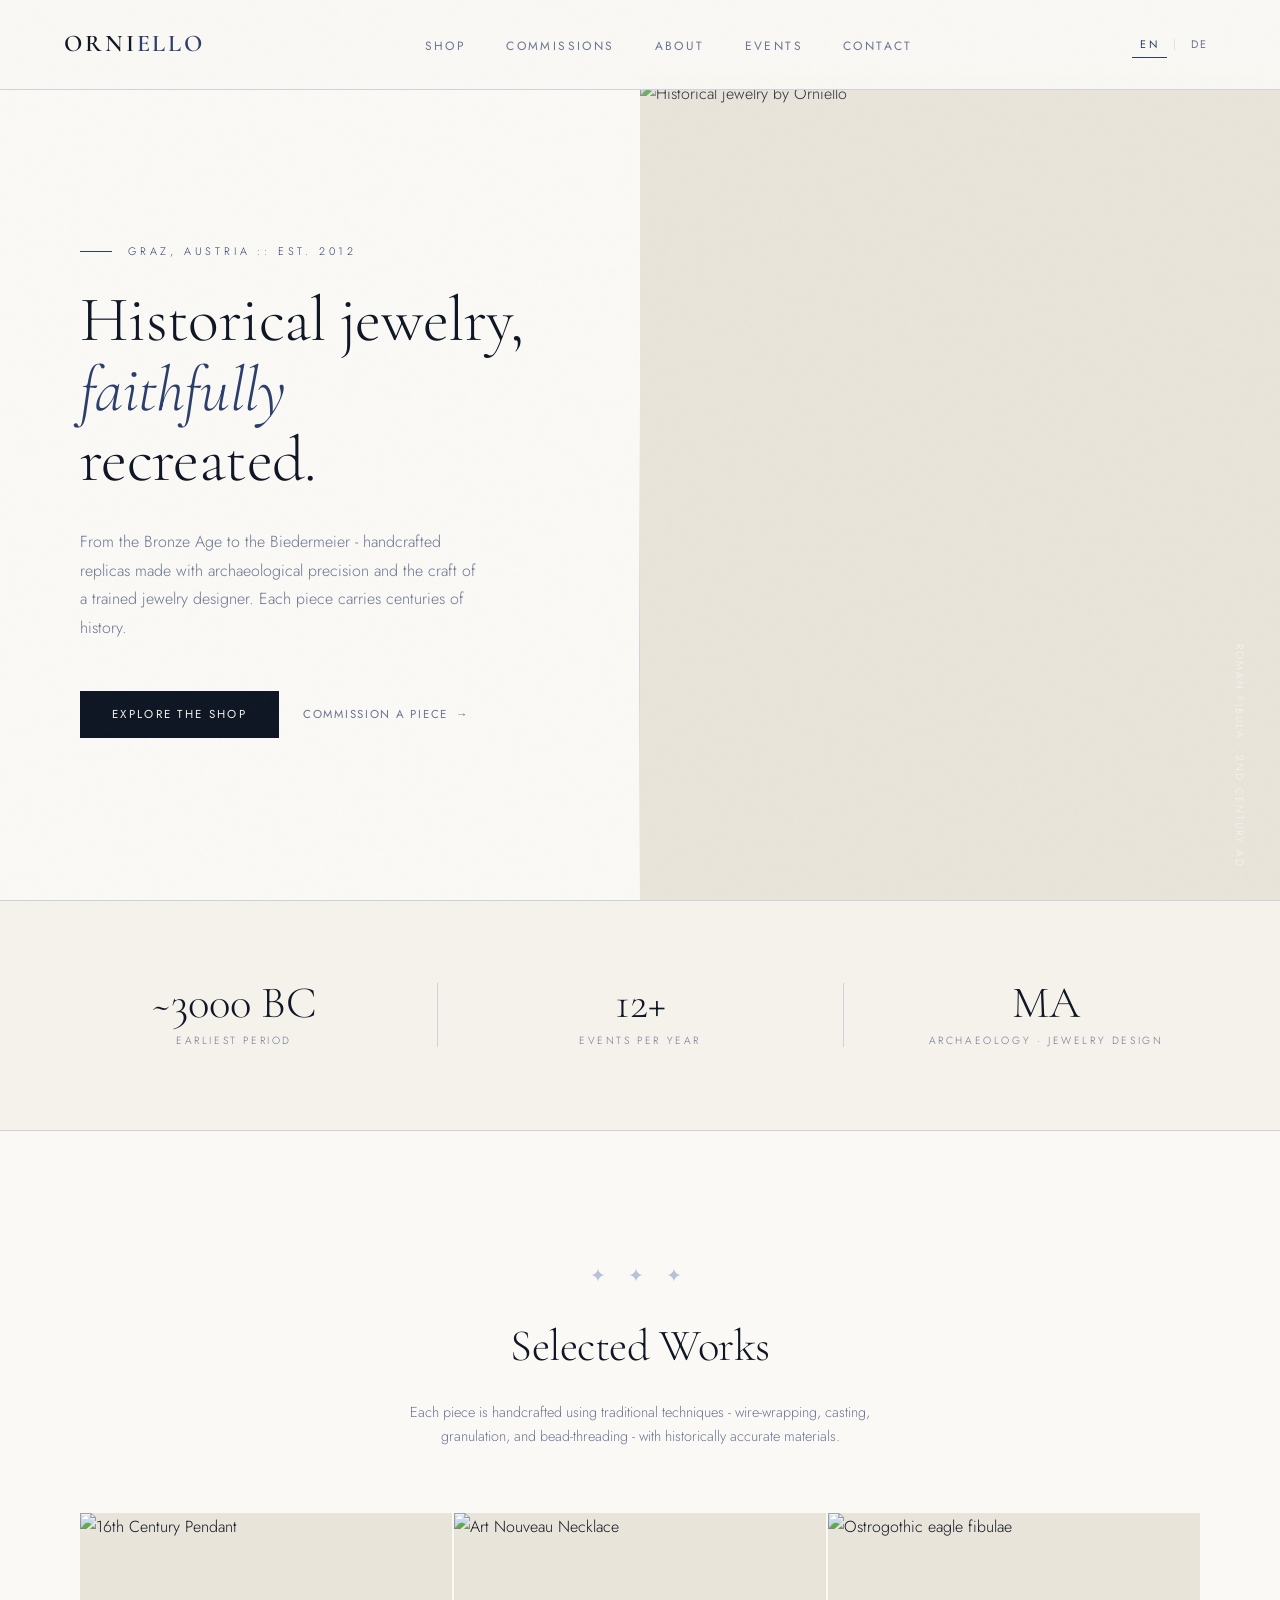
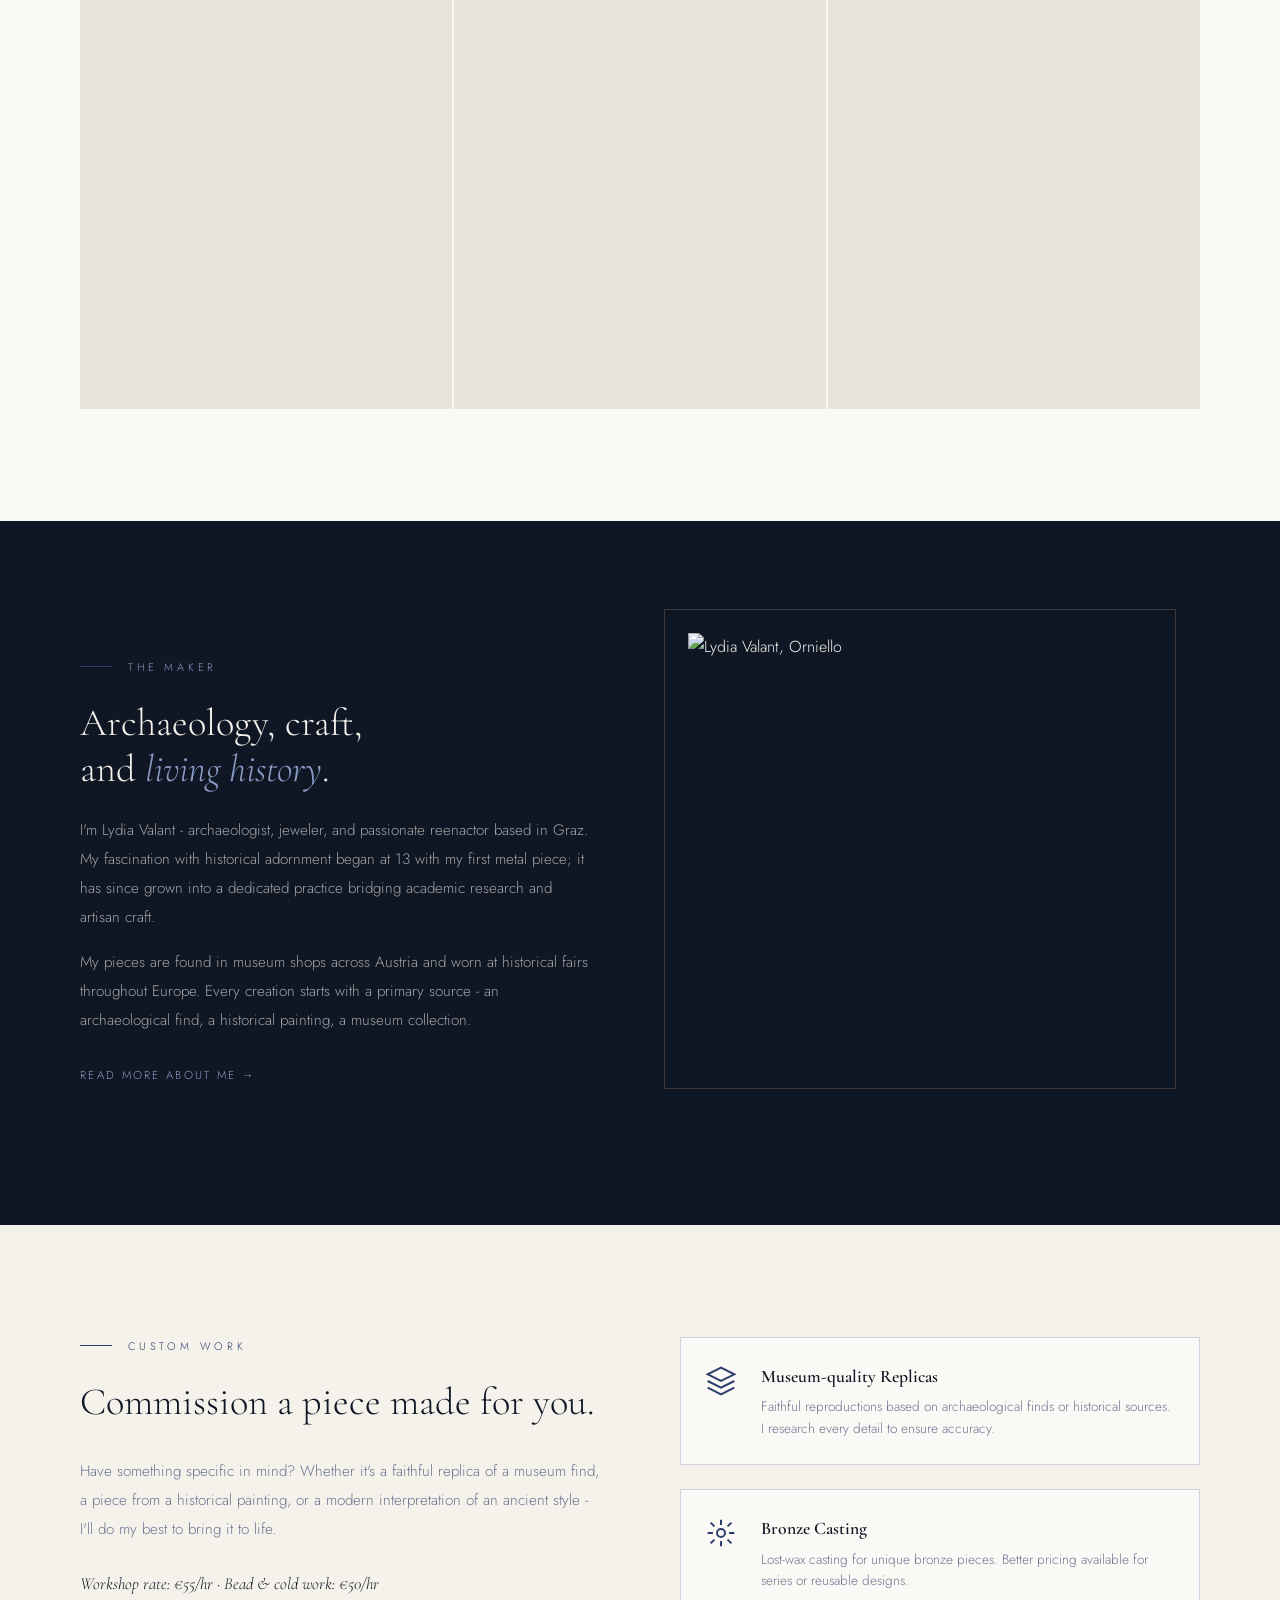
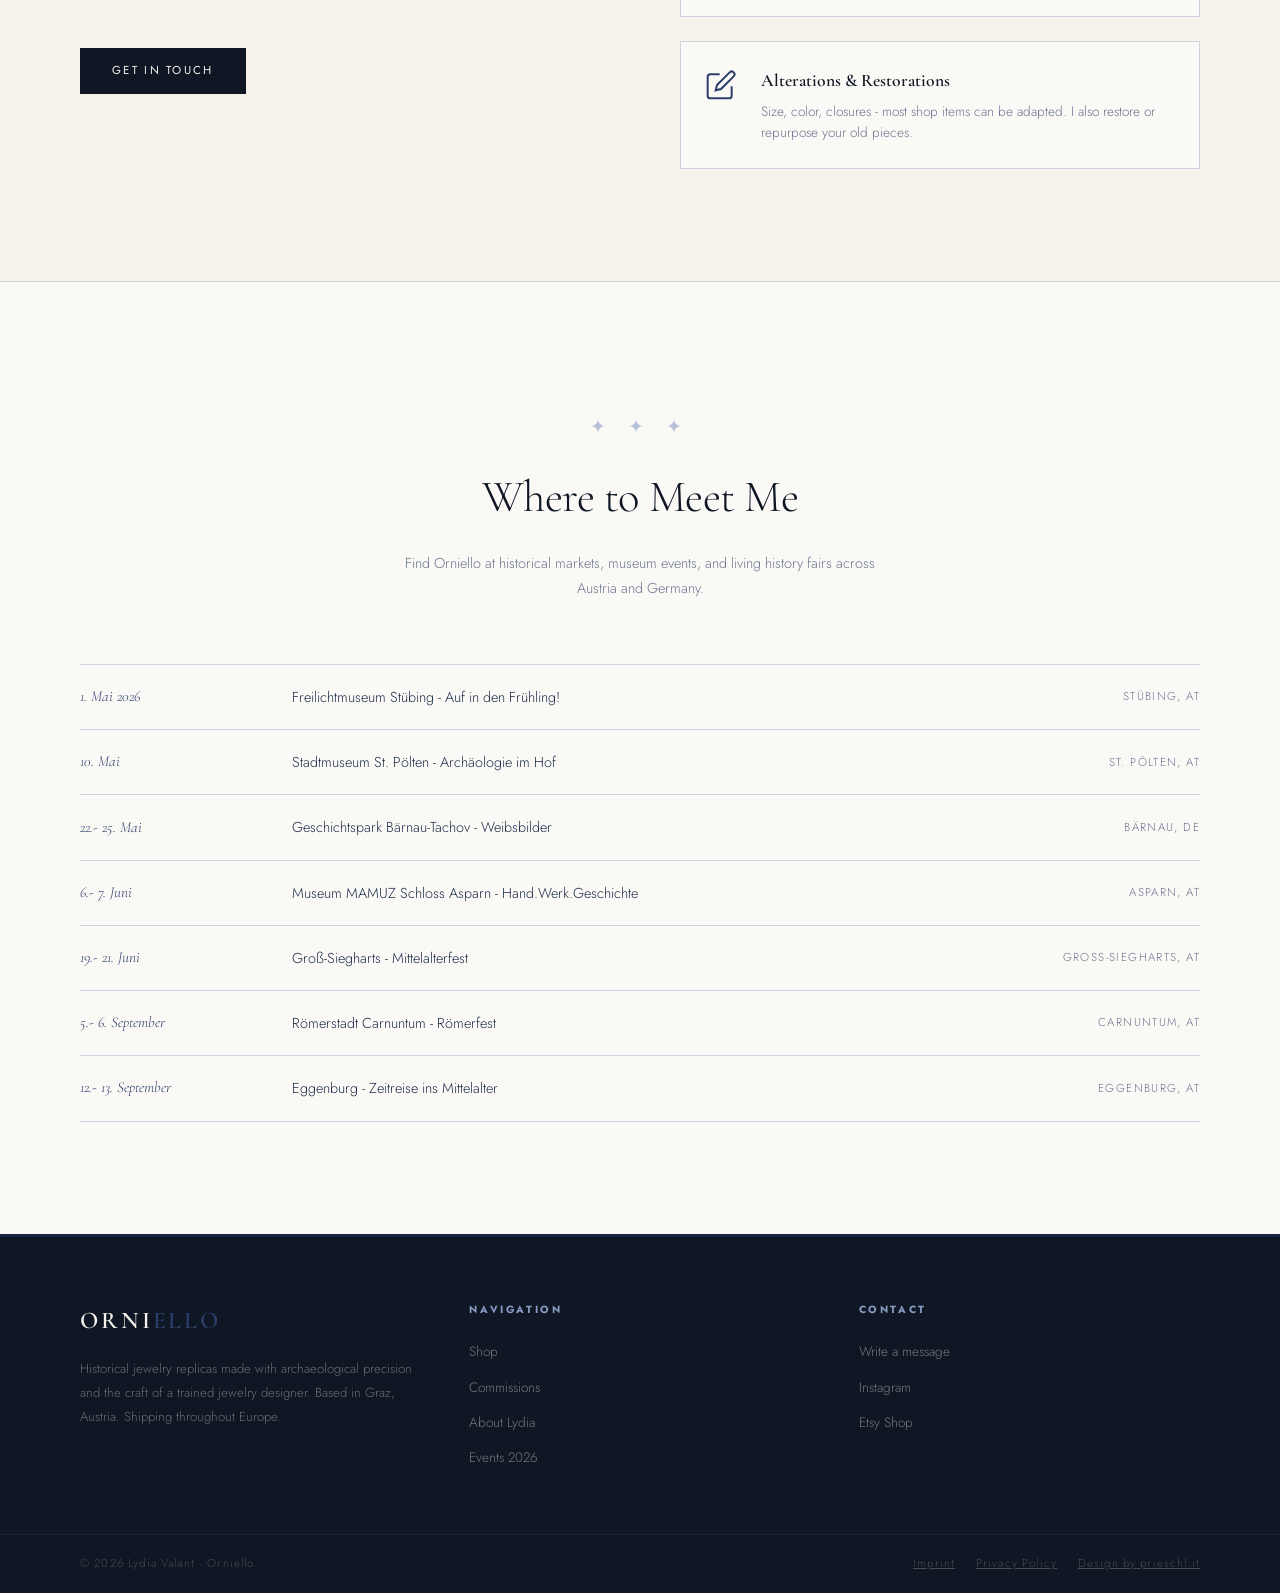
==== index.html @ fc6e8a02 "Projektstruktur angelegt" ====
<!DOCTYPE html>
<html lang="en">
<head>
<meta charset="UTF-8">
<meta name="viewport" content="width=device-width, initial-scale=1.0">
<title>:: Orniello :: Historical Jewelry Replicas</title>
<link rel="preconnect" href="https://fonts.googleapis.com">
<link href="https://fonts.googleapis.com/css2?family=Cormorant+Garamond:ital,wght@0,300;0,400;0,600;1,300;1,400&family=Jost:wght@300;400;500&display=swap" rel="stylesheet">
<style>
  *, *::before, *::after { box-sizing: border-box; margin: 0; padding: 0; }

  :root {
    --cream: #f5f2ec;
    --warm-white: #faf9f6;
    --parchment: #e8e4da;
    --bronze: #2c3e6b;
    --bronze-dark: #1a2545;
    --bronze-light: #8a9bc4;
    --ink: #0f1624;
    --ink-soft: #1e2d4a;
    --muted: #6b7590;
    --border: #cdd2de;
    --silver: #a8b0c0;
    --silver-light: #d4d8e2;
  }

  html { scroll-behavior: smooth; }

  body {
    background-color: var(--warm-white);
    color: var(--ink);
    font-family: 'Jost', sans-serif;
    font-weight: 300;
    line-height: 1.7;
    overflow-x: hidden;
  }

  /* ── NOISE TEXTURE OVERLAY ── */
  body::before {
    content: '';
    position: fixed;
    inset: 0;
    background-image: url("data:image/svg+xml,%3Csvg viewBox='0 0 200 200' xmlns='http://www.w3.org/2000/svg'%3E%3Cfilter id='n'%3E%3CfeTurbulence type='fractalNoise' baseFrequency='0.9' numOctaves='4' stitchTiles='stitch'/%3E%3C/filter%3E%3Crect width='100%25' height='100%25' filter='url(%23n)' opacity='0.03'/%3E%3C/svg%3E");
    pointer-events: none;
    z-index: 9999;
    opacity: 0.4;
  }

  /* ── NAVIGATION ── */
  nav {
    position: fixed;
    top: 0;
    left: 0;
    right: 0;
    z-index: 100;
    padding: 1.5rem 4rem;
    display: flex;
    align-items: center;
    justify-content: space-between;
    background: rgba(250, 248, 244, 0.92);
    backdrop-filter: blur(12px);
    border-bottom: 1px solid var(--border);
    transition: padding 0.3s ease;
  }

  .logo {
    font-family: 'Cormorant Garamond', serif;
    font-size: 1.5rem;
    font-weight: 600;
    letter-spacing: 0.12em;
    text-transform: uppercase;
    color: var(--ink);
    text-decoration: none;
  }

  .logo span {
    color: var(--bronze);
  }

  .nav-links {
    display: flex;
    gap: 2.5rem;
    list-style: none;
  }

  .nav-links a {
    font-size: 0.75rem;
    font-weight: 400;
    letter-spacing: 0.2em;
    text-transform: uppercase;
    color: var(--muted);
    text-decoration: none;
    transition: color 0.2s;
    position: relative;
  }

  .nav-links a::after {
    content: '';
    position: absolute;
    bottom: -2px;
    left: 0;
    width: 0;
    height: 1px;
    background: var(--bronze);
    transition: width 0.3s ease;
  }

  .nav-links a:hover { color: var(--bronze-dark); }
  .nav-links a:hover::after { width: 100%; }

  /* ── HAMBURGER ── */
  .hamburger {
    display: none;
    flex-direction: column;
    justify-content: center;
    gap: 5px;
    background: none;
    border: none;
    cursor: pointer;
    padding: 0.3rem;
    z-index: 200;
  }

  .hamburger span {
    display: block;
    width: 22px;
    height: 1.5px;
    background: var(--ink);
    transition: transform 0.3s ease, opacity 0.3s ease;
  }

  .hamburger.open span:nth-child(1) { transform: translateY(6.5px) rotate(45deg); }
  .hamburger.open span:nth-child(2) { opacity: 0; }
  .hamburger.open span:nth-child(3) { transform: translateY(-6.5px) rotate(-45deg); }

  .mobile-menu {
    display: none;
    position: fixed;
    top: 0;
    left: 0;
    right: 0;
    bottom: 0;
    background: rgba(250, 249, 246, 0.97);
    backdrop-filter: blur(12px);
    z-index: 150;
    flex-direction: column;
    align-items: center;
    justify-content: center;
    gap: 2rem;
  }

  .mobile-menu.open {
    display: flex;
  }

  .mobile-menu a {
    font-family: 'Cormorant Garamond', serif;
    font-size: 2rem;
    font-weight: 300;
    color: var(--ink);
    text-decoration: none;
    letter-spacing: 0.05em;
    transition: color 0.2s;
  }

  .mobile-menu a:hover { color: var(--bronze); }

  .mobile-menu .lang-switcher {
    margin-top: 1rem;
    gap: 0.8rem;
  }

  .mobile-menu .lang-btn {
    font-size: 0.85rem;
  }

  .mobile-menu-close {
    position: absolute;
    top: 1.5rem;
    right: 2rem;
    background: none;
    border: none;
    font-size: 1.3rem;
    color: var(--muted);
    cursor: pointer;
    padding: 0.3rem 0.5rem;
    transition: color 0.2s;
  }

  .mobile-menu-close:hover { color: var(--bronze); }

  /* ── HERO ── */
  .hero {
    min-height: 100vh;
    display: grid;
    grid-template-columns: 1fr 1fr;
    padding-top: 80px;
  }

  .hero-left {
    display: flex;
    flex-direction: column;
    justify-content: center;
    padding: 8rem 4rem 8rem 5rem;
    position: relative;
  }

  .hero-left::after {
    content: '';
    position: absolute;
    bottom: 0;
    right: 0;
    width: 1px;
    height: 60%;
    background: linear-gradient(to bottom, transparent, var(--border), transparent);
  }

  .eyebrow {
    font-size: 0.68rem;
    letter-spacing: 0.35em;
    text-transform: uppercase;
    color: var(--bronze);
    margin-bottom: 1.5rem;
    display: flex;
    align-items: center;
    gap: 1rem;
  }

  .eyebrow::before {
    content: '';
    width: 2rem;
    height: 1px;
    background: var(--bronze);
    display: inline-block;
  }

  h1 {
    font-family: 'Cormorant Garamond', serif;
    font-size: clamp(3rem, 5vw, 4.5rem);
    font-weight: 300;
    line-height: 1.1;
    color: var(--ink);
    margin-bottom: 2rem;
    letter-spacing: -0.01em;
  }

  h1 em {
    font-style: italic;
    color: var(--bronze);
  }

  .hero-text {
    font-size: 1rem;
    color: var(--muted);
    max-width: 400px;
    margin-bottom: 3rem;
    line-height: 1.8;
  }

  .hero-ctas {
    display: flex;
    gap: 1.5rem;
    align-items: center;
  }

  .btn-primary {
    background: var(--ink);
    color: var(--cream);
    padding: 0.85rem 2rem;
    font-family: 'Jost', sans-serif;
    font-size: 0.72rem;
    font-weight: 400;
    letter-spacing: 0.2em;
    text-transform: uppercase;
    text-decoration: none;
    transition: background 0.25s, color 0.25s;
    display: inline-block;
  }

  .btn-primary:hover {
    background: var(--bronze-dark);
  }

  .btn-secondary {
    font-size: 0.72rem;
    font-weight: 400;
    letter-spacing: 0.15em;
    text-transform: uppercase;
    color: var(--muted);
    text-decoration: none;
    display: flex;
    align-items: center;
    gap: 0.5rem;
    transition: color 0.2s;
  }

  .btn-secondary::after {
    content: '→';
    transition: transform 0.2s;
  }

  .btn-secondary:hover { color: var(--bronze); }
  .btn-secondary:hover::after { transform: translateX(4px); }

  .hero-right {
    position: relative;
    overflow: hidden;
    background: var(--parchment);
  }

  .hero-img-wrap {
    position: absolute;
    inset: 0;
  }

  .hero-img-wrap img {
    width: 100%;
    height: 100%;
    object-fit: cover;
    object-position: center top;
    opacity: 0.88;
    filter: saturate(80%) hue-rotate(5deg);
    transition: transform 8s ease;
  }

  .hero-right:hover .hero-img-wrap img {
    transform: scale(1.03);
  }

  .hero-img-caption {
    position: absolute;
    bottom: 2rem;
    right: 2rem;
    font-size: 0.65rem;
    letter-spacing: 0.2em;
    text-transform: uppercase;
    color: rgba(255,255,255,0.7);
    writing-mode: vertical-rl;
  }

  /* ── SECTION DIVIDER ── */
  .ornament {
    text-align: center;
    color: var(--bronze-light);
    font-size: 1.2rem;
    letter-spacing: 0.5rem;
    margin: 1rem 0;
    opacity: 0.6;
  }

  /* ── INTRO BAND ── */
  .intro-band {
    background: var(--cream);
    border-top: 1px solid var(--border);
    border-bottom: 1px solid var(--border);
    padding: 5rem 5rem;
    display: grid;
    grid-template-columns: 1fr 2px 1fr 2px 1fr;
    gap: 3rem;
    align-items: center;
  }

  .stat-item {
    text-align: center;
  }

  .stat-number {
    font-family: 'Cormorant Garamond', serif;
    font-size: 2.8rem;
    font-weight: 300;
    color: var(--ink);
    line-height: 1;
    margin-bottom: 0.4rem;
  }

  .stat-label {
    font-size: 0.65rem;
    letter-spacing: 0.25em;
    text-transform: uppercase;
    color: var(--muted);
  }

  .stat-divider {
    width: 1px;
    height: 4rem;
    background: var(--border);
    justify-self: center;
  }

  /* ── SECTION HEADER ── */
  .section-header {
    text-align: center;
    margin-bottom: 4rem;
  }

  .section-header h2 {
    font-family: 'Cormorant Garamond', serif;
    font-size: clamp(2rem, 3.5vw, 2.8rem);
    font-weight: 300;
    color: var(--ink);
    margin-bottom: 1rem;
    letter-spacing: -0.01em;
  }

  .section-header p {
    font-size: 0.9rem;
    color: var(--muted);
    max-width: 480px;
    margin: 0 auto;
  }

  /* ── FEATURED WORKS ── */
  .featured {
    padding: 7rem 5rem;
  }

  .product-grid {
    display: grid;
    grid-template-columns: repeat(3, 1fr);
    gap: 2px;
  }

  .product-card {
    position: relative;
    overflow: hidden;
    background: var(--parchment);
    cursor: pointer;
    aspect-ratio: 3/4;
  }

  .product-card img {
    width: 100%;
    height: 100%;
    object-fit: cover;
    filter: saturate(85%);
    transition: transform 0.6s ease, filter 0.4s ease;
  }

  .product-card:hover img {
    transform: scale(1.05);
    filter: sepia(0%) saturate(100%);
  }

  .product-card-overlay {
    position: absolute;
    inset: 0;
    background: linear-gradient(to top, rgba(10,8,5,0.92) 0%, rgba(10,8,5,0.4) 45%, transparent 70%);
    opacity: 0;
    transition: opacity 0.4s ease;
    display: flex;
    flex-direction: column;
    justify-content: flex-end;
    padding: 2rem;
  }

  .product-card:hover .product-card-overlay {
    opacity: 1;
  }

  .product-name {
    font-family: 'Cormorant Garamond', serif;
    font-size: 1.2rem;
    font-weight: 400;
    color: white;
    margin-bottom: 0.3rem;
  }

  .product-era {
    font-size: 0.65rem;
    letter-spacing: 0.2em;
    text-transform: uppercase;
    color: rgba(255,255,255,0.65);
  }

  .product-card-tag {
    position: absolute;
    top: 1.2rem;
    left: 1.2rem;
    font-size: 0.6rem;
    letter-spacing: 0.2em;
    text-transform: uppercase;
    background: var(--bronze);
    color: white;
    padding: 0.25rem 0.6rem;
    opacity: 0;
    transition: opacity 0.3s;
  }

  .product-card:hover .product-card-tag {
    opacity: 1;
  }

  /* Placeholder image fills using CSS gradients */
  .img-placeholder-1 { background: linear-gradient(135deg, #2c3e6b 0%, #1a2545 100%); }
  .img-placeholder-2 { background: linear-gradient(135deg, #3d5280 0%, #2c3e6b 100%); }
  .img-placeholder-3 { background: linear-gradient(135deg, #8a9bc4 0%, #2c3e6b 100%); }

  /* ── ABOUT STRIP ── */
  .about-strip {
    background: var(--ink);
    color: var(--cream);
    padding: 7rem 5rem;
    display: grid;
    grid-template-columns: 1fr 1fr;
    gap: 6rem;
    align-items: center;
  }

  .about-strip h2 {
    font-family: 'Cormorant Garamond', serif;
    font-size: clamp(2rem, 3vw, 2.5rem);
    font-weight: 300;
    line-height: 1.2;
    margin-bottom: 1.5rem;
    color: var(--cream);
  }

  .about-strip h2 em {
    font-style: italic;
    color: var(--bronze-light);
  }

  .about-strip p {
    font-size: 0.95rem;
    color: rgba(245, 240, 232, 0.65);
    margin-bottom: 1rem;
    line-height: 1.9;
  }

  .about-strip a {
    color: var(--bronze-light);
    text-decoration: none;
    font-size: 0.72rem;
    letter-spacing: 0.2em;
    text-transform: uppercase;
    display: inline-flex;
    align-items: center;
    gap: 0.5rem;
    margin-top: 1rem;
    transition: gap 0.2s;
  }

  .about-strip a:hover { gap: 0.8rem; }

  .about-img-frame {
    position: relative;
  }

  .about-img-frame::before {
    content: '';
    position: absolute;
    top: -1.5rem;
    left: -1.5rem;
    right: 1.5rem;
    bottom: 1.5rem;
    border: 1px solid rgba(196, 154, 108, 0.25);
    pointer-events: none;
    z-index: 1;
  }

  .about-img-frame img {
    width: 100%;
    height: 480px;
    object-fit: cover;
    object-position: top;
    filter: grayscale(10%) saturate(85%);
    display: block;
  }

  .about-img-frame .img-placeholder-about {
    width: 100%;
    height: 480px;
    background: linear-gradient(160deg, #1a2545 0%, #0f1624 100%);
    display: flex;
    align-items: center;
    justify-content: center;
    color: rgba(196, 154, 108, 0.3);
    font-family: 'Cormorant Garamond', serif;
    font-size: 4rem;
  }

  /* ── COMMISSIONS ── */
  .commissions {
    padding: 7rem 5rem;
    background: var(--cream);
    display: grid;
    grid-template-columns: 1fr 1fr;
    gap: 5rem;
    align-items: start;
  }

  .commissions h2 {
    font-family: 'Cormorant Garamond', serif;
    font-size: clamp(2rem, 3vw, 2.5rem);
    font-weight: 300;
    line-height: 1.2;
    margin-bottom: 2rem;
    color: var(--ink);
  }

  .commissions p {
    font-size: 0.95rem;
    color: var(--muted);
    margin-bottom: 1.5rem;
    line-height: 1.9;
  }

  .commission-items {
    display: flex;
    flex-direction: column;
    gap: 1.5rem;
  }

  .commission-item {
    display: flex;
    gap: 1.5rem;
    align-items: flex-start;
    padding: 1.5rem;
    background: var(--warm-white);
    border: 1px solid var(--border);
    transition: border-color 0.2s, transform 0.2s;
  }

  .commission-item:hover {
    border-color: var(--bronze-light);
    transform: translateY(-2px);
  }

  .commission-icon {
    width: 2rem;
    height: 2rem;
    color: var(--bronze);
    flex-shrink: 0;
    margin-top: 0.2rem;
  }

  .commission-item h4 {
    font-family: 'Cormorant Garamond', serif;
    font-size: 1.1rem;
    font-weight: 600;
    color: var(--ink);
    margin-bottom: 0.3rem;
  }

  .commission-item p {
    font-size: 0.85rem;
    color: var(--muted);
    margin: 0;
    line-height: 1.6;
  }

  /* ── EVENTS ── */
  .events {
    padding: 7rem 5rem;
    border-top: 1px solid var(--border);
  }

  .events-list {
    display: flex;
    flex-direction: column;
    gap: 0;
    border-top: 1px solid var(--border);
  }

  .event-row {
    display: grid;
    grid-template-columns: 180px 1fr auto;
    align-items: center;
    padding: 1.2rem 0;
    border-bottom: 1px solid var(--border);
    transition: background 0.2s;
    gap: 2rem;
  }

  .event-row:hover {
    background: var(--cream);
    padding-left: 1rem;
    padding-right: 1rem;
  }

  .event-date {
    font-family: 'Cormorant Garamond', serif;
    font-size: 0.95rem;
    font-style: italic;
    color: var(--bronze);
  }

  .event-name {
    font-size: 0.9rem;
    color: var(--ink-soft);
  }

  .event-location {
    font-size: 0.72rem;
    letter-spacing: 0.12em;
    text-transform: uppercase;
    color: var(--muted);
  }

  /* ── FOOTER ── */
  footer {
    background: var(--ink);
    color: rgba(245, 240, 232, 0.5);
    padding: 4rem 5rem;
    display: grid;
    grid-template-columns: 1fr 1fr 1fr;
    gap: 3rem;
    border-top: 3px solid var(--bronze-dark);
  }

  .footer-brand .logo {
    color: var(--cream);
    display: block;
    margin-bottom: 1rem;
  }

  .footer-brand p {
    font-size: 0.82rem;
    line-height: 1.8;
    color: rgba(245, 240, 232, 0.4);
  }

  footer h4 {
    font-size: 0.65rem;
    letter-spacing: 0.25em;
    text-transform: uppercase;
    color: var(--bronze-light);
    margin-bottom: 1.2rem;
  }

  footer ul {
    list-style: none;
    display: flex;
    flex-direction: column;
    gap: 0.5rem;
  }

  footer a {
    color: rgba(245, 240, 232, 0.45);
    text-decoration: none;
    font-size: 0.85rem;
    transition: color 0.2s;
  }

  footer a:hover {
    color: var(--bronze-light);
  }

  .footer-bottom {
    background: var(--ink);
    padding: 1.2rem 5rem;
    border-top: 1px solid rgba(255,255,255,0.06);
    display: flex;
    justify-content: space-between;
    align-items: center;
  }

  .footer-bottom p {
    font-size: 0.72rem;
    color: rgba(245, 240, 232, 0.25);
    letter-spacing: 0.1em;
  }

  /* ── ANIMATIONS ── */
  @keyframes fadeUp {
    from { opacity: 0; transform: translateY(24px); }
    to   { opacity: 1; transform: translateY(0); }
  }

  .hero-left > * {
    animation: fadeUp 0.8s ease both;
  }

  .hero-left .eyebrow { animation-delay: 0.1s; }
  .hero-left h1       { animation-delay: 0.25s; }
  .hero-left .hero-text { animation-delay: 0.4s; }
  .hero-left .hero-ctas { animation-delay: 0.55s; }

  /* ── RESPONSIVE ── */
  /* ── LANGUAGE SWITCHER ── */
  .lang-switcher {
    display: flex;
    align-items: center;
    gap: 0.4rem;
  }

  .lang-btn {
    background: none;
    border: none;
    font-family: 'Jost', sans-serif;
    font-size: 0.68rem;
    font-weight: 400;
    letter-spacing: 0.2em;
    color: var(--muted);
    cursor: pointer;
    padding: 0.3rem 0.5rem;
    transition: color 0.2s;
  }

  .lang-btn:hover { color: var(--bronze); }

  .lang-btn.active {
    color: var(--bronze);
    border-bottom: 1px solid var(--bronze);
  }

  .lang-divider {
    color: var(--border);
    font-size: 0.7rem;
  }

  @media (max-width: 900px) {
    .product-card-overlay {
      opacity: 1;
    }
    nav { padding: 1.2rem 2rem; }
    .nav-links { display: none; }
    nav .lang-switcher { display: none; }
    .hamburger { display: flex; }
    .hero { grid-template-columns: 1fr; }
    .hero-right { height: 50vw; min-height: 300px; }
    .hero-left { padding: 5rem 2rem 4rem; }
    .intro-band, .featured, .about-strip, .commissions, .events { padding: 4rem 2rem; }
    .intro-band { grid-template-columns: 1fr; }
    .stat-divider { display: none; }
    .about-strip, .commissions { grid-template-columns: 1fr; gap: 3rem; }
    .product-grid { grid-template-columns: 1fr 1fr; }
    footer { grid-template-columns: 1fr; padding: 3rem 2rem; }
    .footer-bottom { padding: 1rem 2rem; flex-direction: column; gap: 0.5rem; }
    .event-row { grid-template-columns: 130px 1fr; }
    .event-location { display: none; }
  }
</style>
</head>
<body>

<!-- NAVIGATION -->
<nav>
  <a href="#" class="logo">Orni<span>ello</span></a>
  <ul class="nav-links">
    <li><a href="#featured" data-en="Shop" data-de="Shop">Shop</a></li>
    <li><a href="#commissions" data-en="Commissions" data-de="Auftragsarbeiten">Commissions</a></li>
    <li><a href="#about" data-en="About" data-de="Über mich">About</a></li>
    <li><a href="#events" data-en="Events" data-de="Termine">Events</a></li>
    <li><a href="#contact" data-en="Contact" data-de="Kontakt">Contact</a></li>
  </ul>
  <div class="lang-switcher">
    <button class="lang-btn active" onclick="setLang('en')">EN</button>
    <span class="lang-divider">|</span>
    <button class="lang-btn" onclick="setLang('de')">DE</button>
  </div>
  <button class="hamburger" id="hamburger" onclick="toggleMenu()" aria-label="Menu">
    <span></span><span></span><span></span>
  </button>
</nav>

<!-- MOBILE MENU -->
<div class="mobile-menu" id="mobileMenu">
  <button class="mobile-menu-close" onclick="toggleMenu()" aria-label="Close menu">✕</button>
  <a href="#featured" onclick="toggleMenu()" data-en="Shop" data-de="Shop">Shop</a>
  <a href="#commissions" onclick="toggleMenu()" data-en="Commissions" data-de="Auftragsarbeiten">Commissions</a>
  <a href="#about" onclick="toggleMenu()" data-en="About" data-de="Über mich">About</a>
  <a href="#events" onclick="toggleMenu()" data-en="Events" data-de="Termine">Events</a>
  <a href="#contact" onclick="toggleMenu()" data-en="Contact" data-de="Kontakt">Contact</a>
  <div class="lang-switcher">
    <button class="lang-btn" onclick="setLang('en')">EN</button>
    <span class="lang-divider">|</span>
    <button class="lang-btn" onclick="setLang('de')">DE</button>
  </div>
</div>

<!-- HERO -->
<section class="hero">
  <div class="hero-left">
    <span class="eyebrow">Graz, Austria :: Est. 2012</span>
    <h1 data-en="Historical jewelry,<br><em>faithfully</em><br>recreated." data-de="Historischer Schmuck,<br><em>authentisch</em><br>nachgebildet.">Historical jewelry,<br><em>faithfully</em><br>recreated.</h1>
    <p class="hero-text" data-en="From the Bronze Age to the Biedermeier - handcrafted replicas made with archaeological precision and the craft of a trained jewelry designer. Each piece carries centuries of history." data-de="Von der Bronzezeit bis zum Biedermeier - handgefertigte Repliken mit archäologischer Präzision und dem Handwerk einer ausgebildeten Schmuckdesignerin. Jedes Stück trägt Jahrhunderte Geschichte in sich.">From the Bronze Age to the Biedermeier - handcrafted replicas made with archaeological precision and the craft of a trained jewelry designer. Each piece carries centuries of history.</p>
    <div class="hero-ctas">
      <a href="#featured" class="btn-primary" data-en="Explore the Shop" data-de="Zum Shop">Explore the Shop</a>
      <a href="#commissions" class="btn-secondary" data-en="Commission a Piece" data-de="Auftragsarbeit anfragen">Commission a Piece</a>
    </div>
  </div>
  <div class="hero-right">
    <div class="hero-img-wrap">
      <!-- In der echten Version: src="echtes Produktfoto" -->
      <img src="https://orniello.com/wp-content/uploads/2023/04/IMG_9658-1-1024x747.jpg" alt="Historical jewelry by Orniello" />
    </div>
    <span class="hero-img-caption">Roman Fibula · 2nd Century AD</span>
  </div>
</section>

<!-- STATS BAND -->
<div class="intro-band">
  <div class="stat-item">
    <div class="stat-number">~3000 BC</div>
    <div class="stat-label" data-en="Earliest Period" data-de="Früheste Epoche">Earliest Period</div>
  </div>
  <div class="stat-divider"></div>
  <div class="stat-item">
    <div class="stat-number">12+</div>
    <div class="stat-label" data-en="Events per Year" data-de="Termine pro Jahr">Events per Year</div>
  </div>
  <div class="stat-divider"></div>
  <div class="stat-item">
    <div class="stat-number">MA</div>
    <div class="stat-label" data-en="Archaeology · Jewelry Design" data-de="Archäologie · Schmuckdesign">Archaeology · Jewelry Design</div>
  </div>
</div>

<!-- FEATURED WORKS -->
<section class="featured" id="featured">
  <div class="section-header">
    <div class="ornament">✦ ✦ ✦</div>
    <h2 data-en="Selected Works" data-de="Ausgewählte Arbeiten">Selected Works</h2>
    <p data-en="Each piece is handcrafted using traditional techniques - wire-wrapping, casting, granulation, and bead-threading - with historically accurate materials." data-de="Jedes Stück wird mit traditionellen Techniken handgefertigt - Drahtwickeln, Gießen, Granulation und Perlenfädeln - mit historisch korrekten Materialien.">Each piece is handcrafted using traditional techniques - wire-wrapping, casting, granulation, and bead-threading - with historically accurate materials.</p>
  </div>
  <div class="product-grid">
    <div class="product-card">
      <img src="https://orniello.com/wp-content/uploads/2022/05/IMG_8447-1-776x1024.jpg" alt="16th Century Pendant" />
      <div class="product-card-tag">Available</div>
      <div class="product-card-overlay">
        <div class="product-name">Pendant</div>
        <div class="product-era">16th Century · Gemstones, Gilded Brass & Freshwater pearl</div>
      </div>
    </div>
    <div class="product-card">
      <img src="https://orniello.com/wp-content/uploads/2023/07/IMG_9630-1-Kopie-875x1024.jpg" alt="Art Nouveau Necklace" />
      <div class="product-card-tag">Commission</div>
      <div class="product-card-overlay">
        <div class="product-name">Necklace</div>
        <div class="product-era">Art Nouveau · Bronze, Silver, Serpentine</div>
      </div>
    </div>
    <div class="product-card">
      <img src="https://orniello.com/wp-content/uploads/2022/05/IMG_8667-1-1024x719.jpg" alt="Ostrogothic eagle fibulae" />
      <div class="product-card-overlay">
        <div class="product-name">Ostrogothic eagle fibulae</div>
        <div class="product-era">~5th Century AD · Bronze, Enamel, Garnet</div>
      </div>
    </div>
  </div>
</section>

<!-- ABOUT -->
<section class="about-strip" id="about">
  <div>
    <div class="eyebrow" style="color: var(--bronze-light);" data-en="The Maker" data-de="Die Macherin">The Maker</div>
    <h2 data-en="Archaeology, craft,<br>and <em>living history</em>." data-de="Archäologie, Handwerk<br>und <em>gelebte Geschichte</em>.">Archaeology, craft,<br>and <em>living history</em>.</h2>
    <p data-en="I'm Lydia Valant - archaeologist, jeweler, and passionate reenactor based in Graz. My fascination with historical adornment began at 13 with my first metal piece; it has since grown into a dedicated practice bridging academic research and artisan craft." data-de="Ich bin Lydia Valant - Archäologin, Schmuckdesignerin und begeisterte Reenactorin aus Graz. Meine Faszination für historischen Schmuck begann mit 13 Jahren; seither ist daraus eine Praxis gewachsen, die Forschung und Handwerk verbindet.">I'm Lydia Valant - archaeologist, jeweler, and passionate reenactor based in Graz. My fascination with historical adornment began at 13 with my first metal piece; it has since grown into a dedicated practice bridging academic research and artisan craft.</p>
    <p data-en="My pieces are found in museum shops across Austria and worn at historical fairs throughout Europe. Every creation starts with a primary source - an archaeological find, a historical painting, a museum collection." data-de="Meine Stücke sind in Museumsshops in ganz Österreich erhältlich und werden auf Geschichtsmärkten in ganz Europa getragen. Jede Arbeit beginnt mit einer Primärquelle - einem archäologischen Fund, einem historischen Gemälde, einer Museumssammlung.">My pieces are found in museum shops across Austria and worn at historical fairs throughout Europe. Every creation starts with a primary source - an archaeological find, a historical painting, a museum collection.</p>
    <a href="#contact" data-en="Read more about me →" data-de="Mehr über mich →">Read more about me →</a>
  </div>
  <div class="about-img-frame">
    <img src="https://orniello.com/wp-content/uploads/2025/07/W8A4116-3-706x1024.jpg" alt="Lydia Valant, Orniello" />
  </div>
</section>

<!-- COMMISSIONS -->
<section class="commissions" id="commissions">
  <div>
    <div class="eyebrow" data-en="Custom Work" data-de="Auftragsarbeiten">Custom Work</div>
    <h2 data-en="Commission a piece made for you." data-de="Ein Stück ganz nach deinen Wünschen.">Commission a piece made for you.</h2>
    <p data-en="Have something specific in mind? Whether it's a faithful replica of a museum find, a piece from a historical painting, or a modern interpretation of an ancient style - I'll do my best to bring it to life." data-de="Hast du etwas Bestimmtes im Sinn? Ob treue Replik eines Museumsfunds, ein Stück aus einem historischen Gemälde oder eine moderne Interpretation eines alten Stils - ich versuche es umzusetzen.">Have something specific in mind? Whether it's a faithful replica of a museum find, a piece from a historical painting, or a modern interpretation of an ancient style - I'll do my best to bring it to life.</p>
    <p style="font-style: italic; font-family: 'Cormorant Garamond', serif; font-size: 1.05rem; color: var(--ink);">Workshop rate: €55/hr · Bead & cold work: €50/hr</p>
    <a href="#contact" class="btn-primary" style="margin-top: 1.5rem; display: inline-block;">Get in touch</a>
  </div>
  <div class="commission-items">
    <div class="commission-item">
      <svg class="commission-icon" viewBox="0 0 24 24" fill="none" stroke="currentColor" stroke-width="1.5"><path d="M12 2L2 7l10 5 10-5-10-5z"/><path d="M2 17l10 5 10-5"/><path d="M2 12l10 5 10-5"/></svg>
      <div>
        <h4 data-en="Museum-quality Replicas" data-de="Museumsqualität-Repliken">Museum-quality Replicas</h4>
        <p data-en="Faithful reproductions based on archaeological finds or historical sources. I research every detail to ensure accuracy." data-de="Getreue Reproduktionen auf Basis archäologischer Funde oder historischer Quellen. Ich recherchiere jedes Detail sorgfältig.">Faithful reproductions based on archaeological finds or historical sources. I research every detail to ensure accuracy.</p>
      </div>
    </div>
    <div class="commission-item">
      <svg class="commission-icon" viewBox="0 0 24 24" fill="none" stroke="currentColor" stroke-width="1.5"><circle cx="12" cy="12" r="3"/><path d="M12 2v4m0 12v4M4.22 4.22l2.83 2.83m9.9 9.9l2.83 2.83M2 12h4m12 0h4M4.22 19.78l2.83-2.83m9.9-9.9l2.83-2.83"/></svg>
      <div>
        <h4 data-en="Bronze Casting" data-de="Bronzeguss">Bronze Casting</h4>
        <p data-en="Lost-wax casting for unique bronze pieces. Better pricing available for series or reusable designs." data-de="Wachsausschmelzverfahren für einzigartige Bronzestücke. Bessere Preise bei Serien oder wiederverwendbaren Entwürfen.">Lost-wax casting for unique bronze pieces. Better pricing available for series or reusable designs.</p>
      </div>
    </div>
    <div class="commission-item">
      <svg class="commission-icon" viewBox="0 0 24 24" fill="none" stroke="currentColor" stroke-width="1.5"><path d="M11 4H4a2 2 0 00-2 2v14a2 2 0 002 2h14a2 2 0 002-2v-7"/><path d="M18.5 2.5a2.121 2.121 0 013 3L12 15l-4 1 1-4 9.5-9.5z"/></svg>
      <div>
        <h4 data-en="Alterations & Restorations" data-de="Änderungen & Restaurierungen">Alterations & Restorations</h4>
        <p data-en="Size, color, closures - most shop items can be adapted. I also restore or repurpose your old pieces." data-de="Größe, Farbe, Verschlüsse - die meisten Stücke lassen sich anpassen. Ich restauriere oder verwandle auch alte Schmuckstücke.">Size, color, closures - most shop items can be adapted. I also restore or repurpose your old pieces.</p>
      </div>
    </div>
  </div>
</section>

<!-- EVENTS -->
<section class="events" id="events">
  <div class="section-header">
    <div class="ornament">✦ ✦ ✦</div>
    <h2 data-en="Where to Meet Me" data-de="Wo ihr mich findet">Where to Meet Me</h2>
    <p data-en="Find Orniello at historical markets, museum events, and living history fairs across Austria and Germany." data-de="Orniello ist auf Geschichtsmärkten, Museumsveranstaltungen und Living-History-Messen in Österreich und Deutschland vertreten.">Find Orniello at historical markets, museum events, and living history fairs across Austria and Germany.</p>
  </div>
  <div class="events-list">
    <div class="event-row">
      <span class="event-date">1. Mai 2026</span>
      <span class="event-name">Freilichtmuseum Stübing - Auf in den Frühling!</span>
      <span class="event-location">Stübing, AT</span>
    </div>
    <div class="event-row">
      <span class="event-date">10. Mai</span>
      <span class="event-name">Stadtmuseum St. Pölten - Archäologie im Hof</span>
      <span class="event-location">St. Pölten, AT</span>
    </div>
    <div class="event-row">
      <span class="event-date">22.- 25. Mai</span>
      <span class="event-name">Geschichtspark Bärnau-Tachov - Weibsbilder</span>
      <span class="event-location">Bärnau, DE</span>
    </div>
    <div class="event-row">
      <span class="event-date">6.- 7. Juni</span>
      <span class="event-name">Museum MAMUZ Schloss Asparn - Hand.Werk.Geschichte</span>
      <span class="event-location">Asparn, AT</span>
    </div>
    <div class="event-row">
      <span class="event-date">19.- 21. Juni</span>
      <span class="event-name">Groß-Siegharts - Mittelalterfest</span>
      <span class="event-location">Groß-Siegharts, AT</span>
    </div>
    <div class="event-row">
      <span class="event-date">5.- 6. September</span>
      <span class="event-name">Römerstadt Carnuntum - Römerfest</span>
      <span class="event-location">Carnuntum, AT</span>
    </div>
    <div class="event-row">
      <span class="event-date">12.- 13. September</span>
      <span class="event-name">Eggenburg - Zeitreise ins Mittelalter</span>
      <span class="event-location">Eggenburg, AT</span>
    </div>
  </div>
</section>

<!-- FOOTER -->
<footer id="contact">
  <div class="footer-brand">
    <a href="#" class="logo">Orni<span>ello</span></a>
    <p data-en="Historical jewelry replicas made with archaeological precision and the craft of a trained jewelry designer. Based in Graz, Austria. Shipping throughout Europe." data-de="Historische Schmuckrepliken mit archäologischer Präzision und dem Handwerk einer ausgebildeten Schmuckdesignerin. Aus Graz, Österreich. Versand in ganz Europa.">Historical jewelry replicas made with archaeological precision and the craft of a trained jewelry designer. Based in Graz, Austria. Shipping throughout Europe.</p>
  </div>
  <div>
    <h4>Navigation</h4>
    <ul>
      <li><a href="#featured">Shop</a></li>
      <li><a href="#commissions">Commissions</a></li>
      <li><a href="#about">About Lydia</a></li>
      <li><a href="#events">Events 2026</a></li>
    </ul>
  </div>
  <div>
    <h4>Contact</h4>
    <ul>
      <li><a href="#">Write a message</a></li>
      <li><a href="#">Instagram</a></li>
      <li><a href="#">Etsy Shop</a></li>
    </ul>
  </div>
</footer>
<div class="footer-bottom">
  <p>© 2026 Lydia Valant · Orniello</p>
  <p><a href="#" style="color: inherit;">Imprint</a> &nbsp;·&nbsp; <a href="#" style="color: inherit;">Privacy Policy</a> &nbsp;·&nbsp; <a href="https://prieschl.it" target="_blank" style="color: inherit;">Design by prieschl:it</a></p>
</div>

<script>
  function toggleMenu() {
    const menu = document.getElementById('mobileMenu');
    const btn = document.getElementById('hamburger');
    menu.classList.toggle('open');
    btn.classList.toggle('open');
    document.body.style.overflow = menu.classList.contains('open') ? 'hidden' : '';
  }

  function setLang(lang) {
    // Update all elements with data-en / data-de
    document.querySelectorAll('[data-en]').forEach(el => {
      el.innerHTML = el.getAttribute('data-' + lang);
    });

    // Update button states
    document.querySelectorAll('.lang-btn').forEach(btn => {
      btn.classList.toggle('active', btn.textContent.trim().toLowerCase() === lang);
    });

    // Update html lang attribute
    document.documentElement.lang = lang;

    // Save preference
    localStorage.setItem('orniello-lang', lang);
  }

  // On load: apply saved language
  document.addEventListener('DOMContentLoaded', () => {
    const saved = localStorage.getItem('orniello-lang') || 'en';
    setLang(saved);
  });
</script>
</body>
</html>
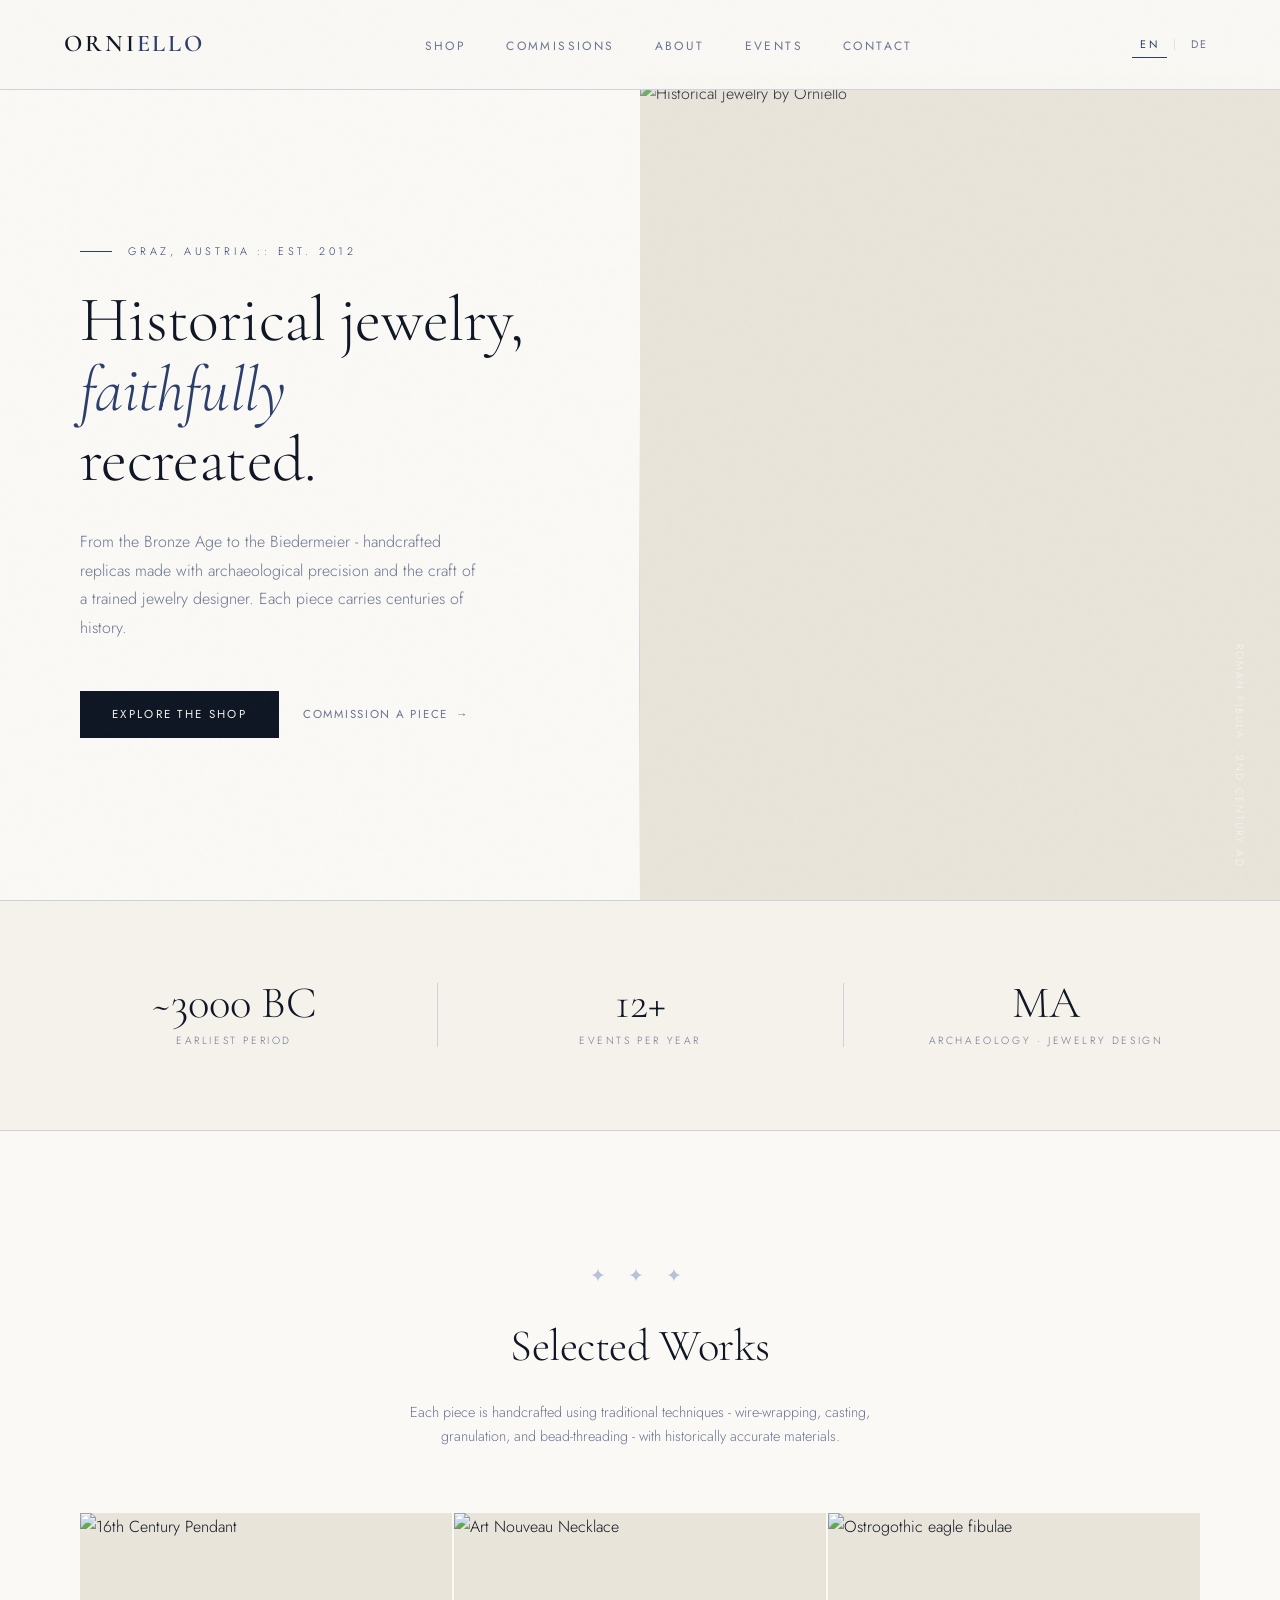
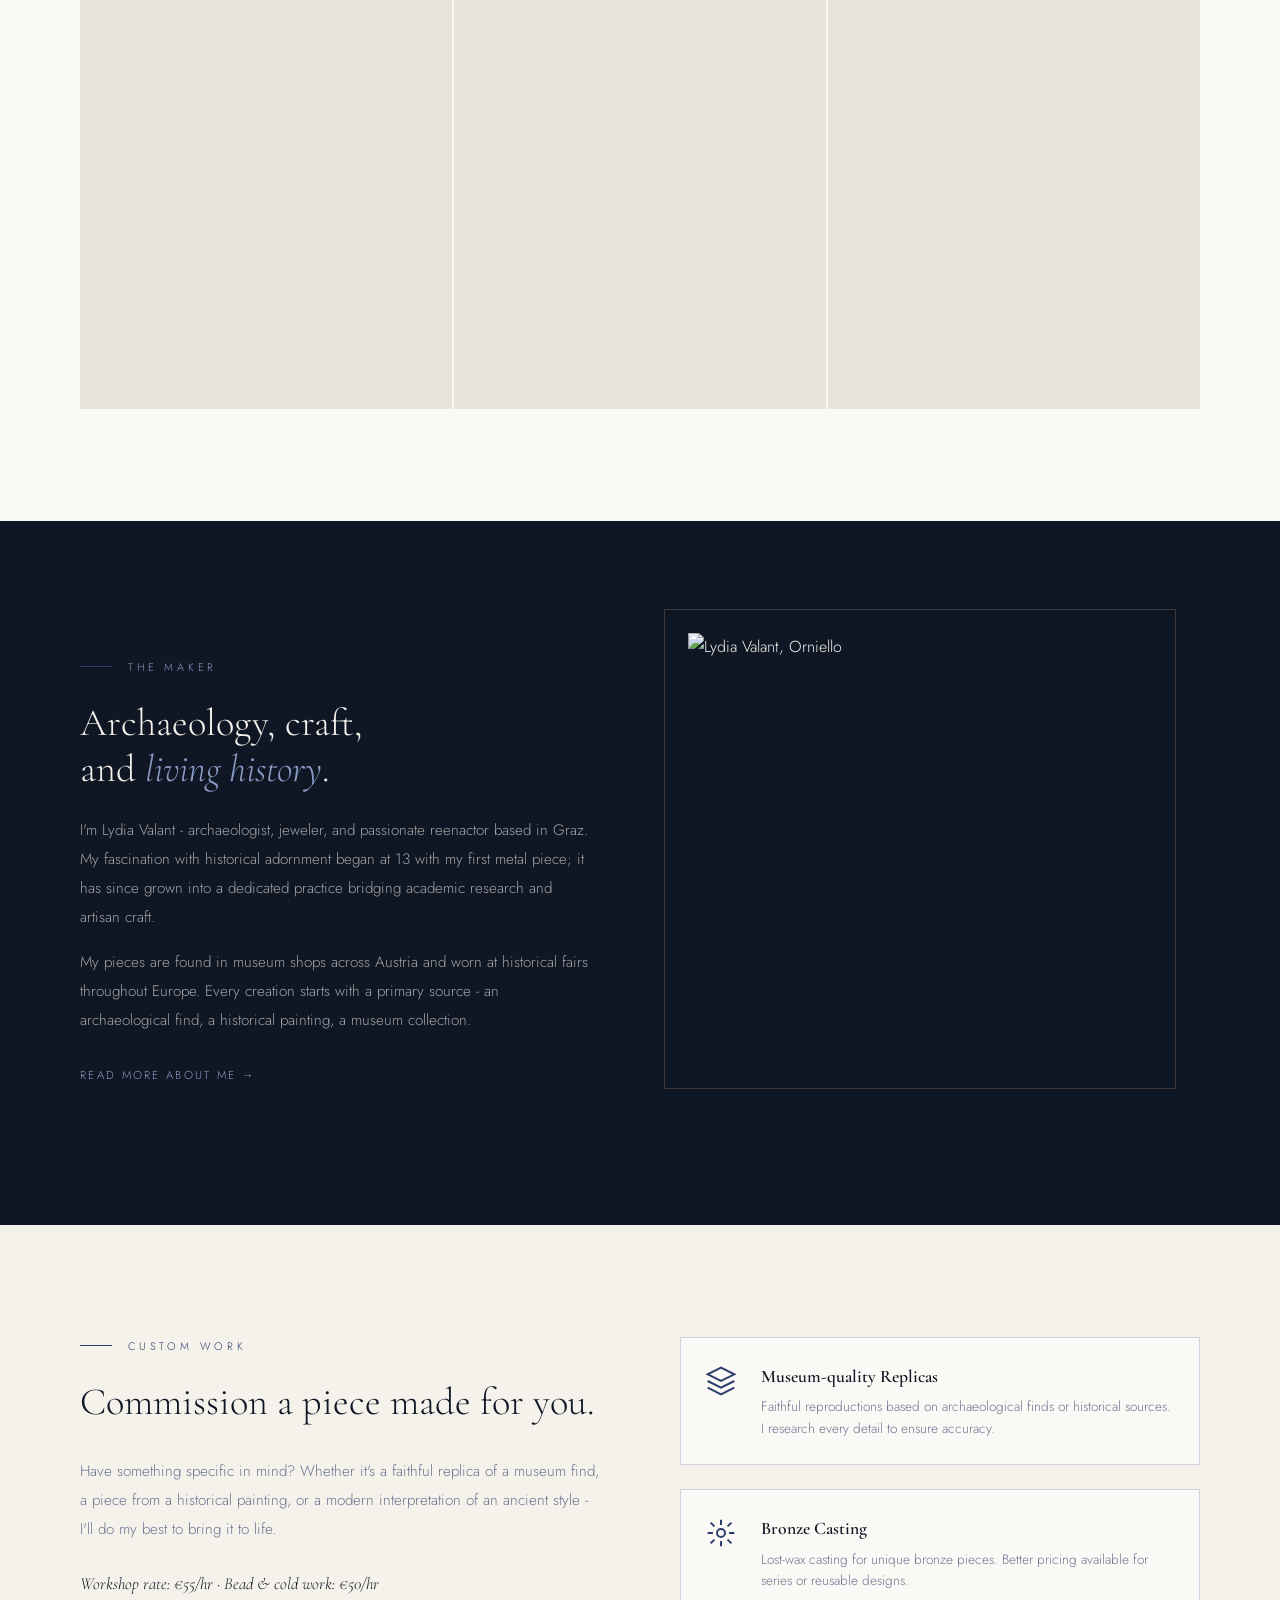
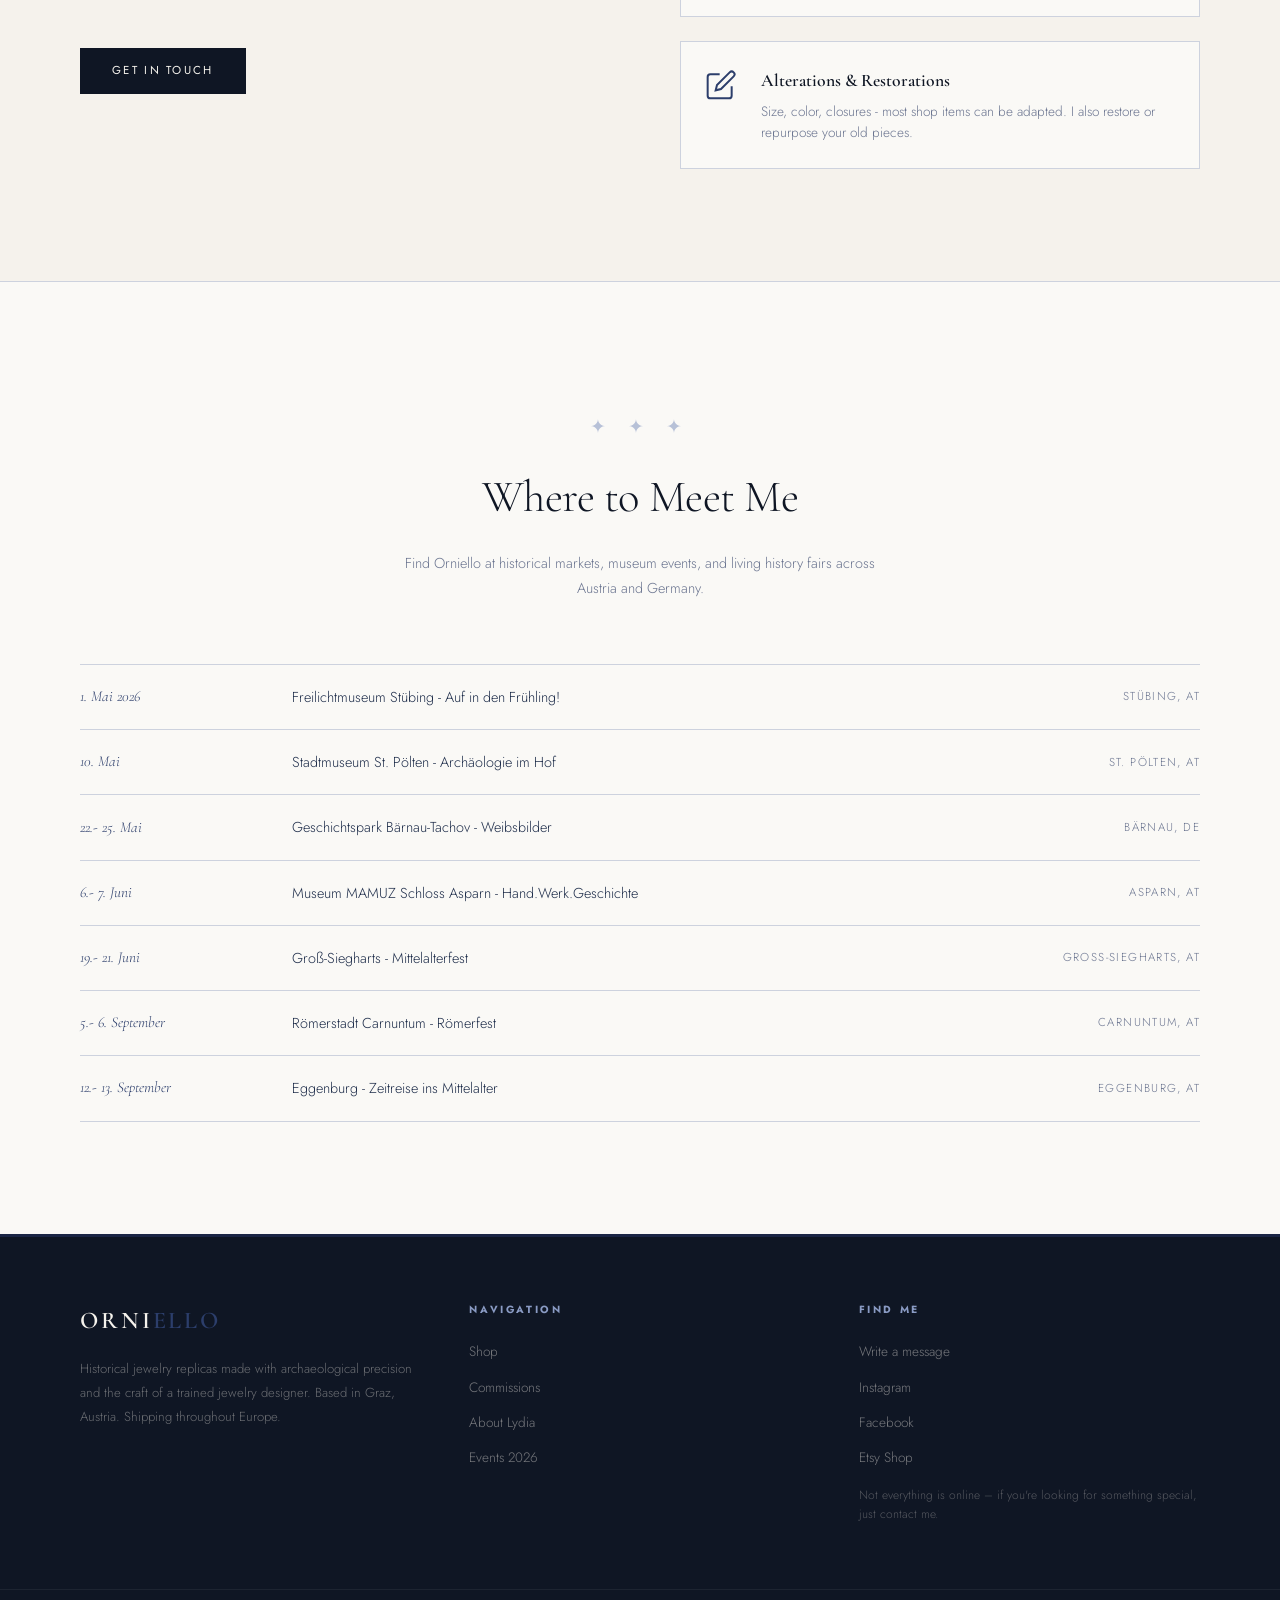
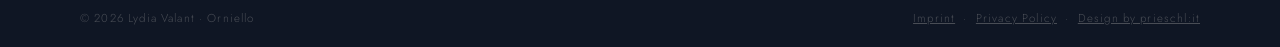
==== commit a80582c2: "Social Media Links eingefügt und Etsy-Hinweis in Footer eingebaut" ====
--- a/index.html
+++ b/index.html
@@ -6,831 +6,8 @@
 <title>:: Orniello :: Historical Jewelry Replicas</title>
 <link rel="preconnect" href="https://fonts.googleapis.com">
 <link href="https://fonts.googleapis.com/css2?family=Cormorant+Garamond:ital,wght@0,300;0,400;0,600;1,300;1,400&family=Jost:wght@300;400;500&display=swap" rel="stylesheet">
-<style>
-  *, *::before, *::after { box-sizing: border-box; margin: 0; padding: 0; }
-
-  :root {
-    --cream: #f5f2ec;
-    --warm-white: #faf9f6;
-    --parchment: #e8e4da;
-    --bronze: #2c3e6b;
-    --bronze-dark: #1a2545;
-    --bronze-light: #8a9bc4;
-    --ink: #0f1624;
-    --ink-soft: #1e2d4a;
-    --muted: #6b7590;
-    --border: #cdd2de;
-    --silver: #a8b0c0;
-    --silver-light: #d4d8e2;
-  }
-
-  html { scroll-behavior: smooth; }
-
-  body {
-    background-color: var(--warm-white);
-    color: var(--ink);
-    font-family: 'Jost', sans-serif;
-    font-weight: 300;
-    line-height: 1.7;
-    overflow-x: hidden;
-  }
-
-  /* ── NOISE TEXTURE OVERLAY ── */
-  body::before {
-    content: '';
-    position: fixed;
-    inset: 0;
-    background-image: url("data:image/svg+xml,%3Csvg viewBox='0 0 200 200' xmlns='http://www.w3.org/2000/svg'%3E%3Cfilter id='n'%3E%3CfeTurbulence type='fractalNoise' baseFrequency='0.9' numOctaves='4' stitchTiles='stitch'/%3E%3C/filter%3E%3Crect width='100%25' height='100%25' filter='url(%23n)' opacity='0.03'/%3E%3C/svg%3E");
-    pointer-events: none;
-    z-index: 9999;
-    opacity: 0.4;
-  }
-
-  /* ── NAVIGATION ── */
-  nav {
-    position: fixed;
-    top: 0;
-    left: 0;
-    right: 0;
-    z-index: 100;
-    padding: 1.5rem 4rem;
-    display: flex;
-    align-items: center;
-    justify-content: space-between;
-    background: rgba(250, 248, 244, 0.92);
-    backdrop-filter: blur(12px);
-    border-bottom: 1px solid var(--border);
-    transition: padding 0.3s ease;
-  }
-
-  .logo {
-    font-family: 'Cormorant Garamond', serif;
-    font-size: 1.5rem;
-    font-weight: 600;
-    letter-spacing: 0.12em;
-    text-transform: uppercase;
-    color: var(--ink);
-    text-decoration: none;
-  }
-
-  .logo span {
-    color: var(--bronze);
-  }
-
-  .nav-links {
-    display: flex;
-    gap: 2.5rem;
-    list-style: none;
-  }
-
-  .nav-links a {
-    font-size: 0.75rem;
-    font-weight: 400;
-    letter-spacing: 0.2em;
-    text-transform: uppercase;
-    color: var(--muted);
-    text-decoration: none;
-    transition: color 0.2s;
-    position: relative;
-  }
-
-  .nav-links a::after {
-    content: '';
-    position: absolute;
-    bottom: -2px;
-    left: 0;
-    width: 0;
-    height: 1px;
-    background: var(--bronze);
-    transition: width 0.3s ease;
-  }
-
-  .nav-links a:hover { color: var(--bronze-dark); }
-  .nav-links a:hover::after { width: 100%; }
-
-  /* ── HAMBURGER ── */
-  .hamburger {
-    display: none;
-    flex-direction: column;
-    justify-content: center;
-    gap: 5px;
-    background: none;
-    border: none;
-    cursor: pointer;
-    padding: 0.3rem;
-    z-index: 200;
-  }
-
-  .hamburger span {
-    display: block;
-    width: 22px;
-    height: 1.5px;
-    background: var(--ink);
-    transition: transform 0.3s ease, opacity 0.3s ease;
-  }
-
-  .hamburger.open span:nth-child(1) { transform: translateY(6.5px) rotate(45deg); }
-  .hamburger.open span:nth-child(2) { opacity: 0; }
-  .hamburger.open span:nth-child(3) { transform: translateY(-6.5px) rotate(-45deg); }
-
-  .mobile-menu {
-    display: none;
-    position: fixed;
-    top: 0;
-    left: 0;
-    right: 0;
-    bottom: 0;
-    background: rgba(250, 249, 246, 0.97);
-    backdrop-filter: blur(12px);
-    z-index: 150;
-    flex-direction: column;
-    align-items: center;
-    justify-content: center;
-    gap: 2rem;
-  }
-
-  .mobile-menu.open {
-    display: flex;
-  }
-
-  .mobile-menu a {
-    font-family: 'Cormorant Garamond', serif;
-    font-size: 2rem;
-    font-weight: 300;
-    color: var(--ink);
-    text-decoration: none;
-    letter-spacing: 0.05em;
-    transition: color 0.2s;
-  }
-
-  .mobile-menu a:hover { color: var(--bronze); }
-
-  .mobile-menu .lang-switcher {
-    margin-top: 1rem;
-    gap: 0.8rem;
-  }
-
-  .mobile-menu .lang-btn {
-    font-size: 0.85rem;
-  }
-
-  .mobile-menu-close {
-    position: absolute;
-    top: 1.5rem;
-    right: 2rem;
-    background: none;
-    border: none;
-    font-size: 1.3rem;
-    color: var(--muted);
-    cursor: pointer;
-    padding: 0.3rem 0.5rem;
-    transition: color 0.2s;
-  }
-
-  .mobile-menu-close:hover { color: var(--bronze); }
-
-  /* ── HERO ── */
-  .hero {
-    min-height: 100vh;
-    display: grid;
-    grid-template-columns: 1fr 1fr;
-    padding-top: 80px;
-  }
-
-  .hero-left {
-    display: flex;
-    flex-direction: column;
-    justify-content: center;
-    padding: 8rem 4rem 8rem 5rem;
-    position: relative;
-  }
-
-  .hero-left::after {
-    content: '';
-    position: absolute;
-    bottom: 0;
-    right: 0;
-    width: 1px;
-    height: 60%;
-    background: linear-gradient(to bottom, transparent, var(--border), transparent);
-  }
-
-  .eyebrow {
-    font-size: 0.68rem;
-    letter-spacing: 0.35em;
-    text-transform: uppercase;
-    color: var(--bronze);
-    margin-bottom: 1.5rem;
-    display: flex;
-    align-items: center;
-    gap: 1rem;
-  }
-
-  .eyebrow::before {
-    content: '';
-    width: 2rem;
-    height: 1px;
-    background: var(--bronze);
-    display: inline-block;
-  }
-
-  h1 {
-    font-family: 'Cormorant Garamond', serif;
-    font-size: clamp(3rem, 5vw, 4.5rem);
-    font-weight: 300;
-    line-height: 1.1;
-    color: var(--ink);
-    margin-bottom: 2rem;
-    letter-spacing: -0.01em;
-  }
-
-  h1 em {
-    font-style: italic;
-    color: var(--bronze);
-  }
-
-  .hero-text {
-    font-size: 1rem;
-    color: var(--muted);
-    max-width: 400px;
-    margin-bottom: 3rem;
-    line-height: 1.8;
-  }
-
-  .hero-ctas {
-    display: flex;
-    gap: 1.5rem;
-    align-items: center;
-  }
-
-  .btn-primary {
-    background: var(--ink);
-    color: var(--cream);
-    padding: 0.85rem 2rem;
-    font-family: 'Jost', sans-serif;
-    font-size: 0.72rem;
-    font-weight: 400;
-    letter-spacing: 0.2em;
-    text-transform: uppercase;
-    text-decoration: none;
-    transition: background 0.25s, color 0.25s;
-    display: inline-block;
-  }
-
-  .btn-primary:hover {
-    background: var(--bronze-dark);
-  }
-
-  .btn-secondary {
-    font-size: 0.72rem;
-    font-weight: 400;
-    letter-spacing: 0.15em;
-    text-transform: uppercase;
-    color: var(--muted);
-    text-decoration: none;
-    display: flex;
-    align-items: center;
-    gap: 0.5rem;
-    transition: color 0.2s;
-  }
-
-  .btn-secondary::after {
-    content: '→';
-    transition: transform 0.2s;
-  }
-
-  .btn-secondary:hover { color: var(--bronze); }
-  .btn-secondary:hover::after { transform: translateX(4px); }
-
-  .hero-right {
-    position: relative;
-    overflow: hidden;
-    background: var(--parchment);
-  }
-
-  .hero-img-wrap {
-    position: absolute;
-    inset: 0;
-  }
-
-  .hero-img-wrap img {
-    width: 100%;
-    height: 100%;
-    object-fit: cover;
-    object-position: center top;
-    opacity: 0.88;
-    filter: saturate(80%) hue-rotate(5deg);
-    transition: transform 8s ease;
-  }
-
-  .hero-right:hover .hero-img-wrap img {
-    transform: scale(1.03);
-  }
-
-  .hero-img-caption {
-    position: absolute;
-    bottom: 2rem;
-    right: 2rem;
-    font-size: 0.65rem;
-    letter-spacing: 0.2em;
-    text-transform: uppercase;
-    color: rgba(255,255,255,0.7);
-    writing-mode: vertical-rl;
-  }
-
-  /* ── SECTION DIVIDER ── */
-  .ornament {
-    text-align: center;
-    color: var(--bronze-light);
-    font-size: 1.2rem;
-    letter-spacing: 0.5rem;
-    margin: 1rem 0;
-    opacity: 0.6;
-  }
-
-  /* ── INTRO BAND ── */
-  .intro-band {
-    background: var(--cream);
-    border-top: 1px solid var(--border);
-    border-bottom: 1px solid var(--border);
-    padding: 5rem 5rem;
-    display: grid;
-    grid-template-columns: 1fr 2px 1fr 2px 1fr;
-    gap: 3rem;
-    align-items: center;
-  }
-
-  .stat-item {
-    text-align: center;
-  }
-
-  .stat-number {
-    font-family: 'Cormorant Garamond', serif;
-    font-size: 2.8rem;
-    font-weight: 300;
-    color: var(--ink);
-    line-height: 1;
-    margin-bottom: 0.4rem;
-  }
-
-  .stat-label {
-    font-size: 0.65rem;
-    letter-spacing: 0.25em;
-    text-transform: uppercase;
-    color: var(--muted);
-  }
-
-  .stat-divider {
-    width: 1px;
-    height: 4rem;
-    background: var(--border);
-    justify-self: center;
-  }
-
-  /* ── SECTION HEADER ── */
-  .section-header {
-    text-align: center;
-    margin-bottom: 4rem;
-  }
-
-  .section-header h2 {
-    font-family: 'Cormorant Garamond', serif;
-    font-size: clamp(2rem, 3.5vw, 2.8rem);
-    font-weight: 300;
-    color: var(--ink);
-    margin-bottom: 1rem;
-    letter-spacing: -0.01em;
-  }
-
-  .section-header p {
-    font-size: 0.9rem;
-    color: var(--muted);
-    max-width: 480px;
-    margin: 0 auto;
-  }
-
-  /* ── FEATURED WORKS ── */
-  .featured {
-    padding: 7rem 5rem;
-  }
-
-  .product-grid {
-    display: grid;
-    grid-template-columns: repeat(3, 1fr);
-    gap: 2px;
-  }
-
-  .product-card {
-    position: relative;
-    overflow: hidden;
-    background: var(--parchment);
-    cursor: pointer;
-    aspect-ratio: 3/4;
-  }
-
-  .product-card img {
-    width: 100%;
-    height: 100%;
-    object-fit: cover;
-    filter: saturate(85%);
-    transition: transform 0.6s ease, filter 0.4s ease;
-  }
-
-  .product-card:hover img {
-    transform: scale(1.05);
-    filter: sepia(0%) saturate(100%);
-  }
-
-  .product-card-overlay {
-    position: absolute;
-    inset: 0;
-    background: linear-gradient(to top, rgba(10,8,5,0.92) 0%, rgba(10,8,5,0.4) 45%, transparent 70%);
-    opacity: 0;
-    transition: opacity 0.4s ease;
-    display: flex;
-    flex-direction: column;
-    justify-content: flex-end;
-    padding: 2rem;
-  }
-
-  .product-card:hover .product-card-overlay {
-    opacity: 1;
-  }
-
-  .product-name {
-    font-family: 'Cormorant Garamond', serif;
-    font-size: 1.2rem;
-    font-weight: 400;
-    color: white;
-    margin-bottom: 0.3rem;
-  }
-
-  .product-era {
-    font-size: 0.65rem;
-    letter-spacing: 0.2em;
-    text-transform: uppercase;
-    color: rgba(255,255,255,0.65);
-  }
-
-  .product-card-tag {
-    position: absolute;
-    top: 1.2rem;
-    left: 1.2rem;
-    font-size: 0.6rem;
-    letter-spacing: 0.2em;
-    text-transform: uppercase;
-    background: var(--bronze);
-    color: white;
-    padding: 0.25rem 0.6rem;
-    opacity: 0;
-    transition: opacity 0.3s;
-  }
-
-  .product-card:hover .product-card-tag {
-    opacity: 1;
-  }
-
-  /* Placeholder image fills using CSS gradients */
-  .img-placeholder-1 { background: linear-gradient(135deg, #2c3e6b 0%, #1a2545 100%); }
-  .img-placeholder-2 { background: linear-gradient(135deg, #3d5280 0%, #2c3e6b 100%); }
-  .img-placeholder-3 { background: linear-gradient(135deg, #8a9bc4 0%, #2c3e6b 100%); }
-
-  /* ── ABOUT STRIP ── */
-  .about-strip {
-    background: var(--ink);
-    color: var(--cream);
-    padding: 7rem 5rem;
-    display: grid;
-    grid-template-columns: 1fr 1fr;
-    gap: 6rem;
-    align-items: center;
-  }
-
-  .about-strip h2 {
-    font-family: 'Cormorant Garamond', serif;
-    font-size: clamp(2rem, 3vw, 2.5rem);
-    font-weight: 300;
-    line-height: 1.2;
-    margin-bottom: 1.5rem;
-    color: var(--cream);
-  }
-
-  .about-strip h2 em {
-    font-style: italic;
-    color: var(--bronze-light);
-  }
-
-  .about-strip p {
-    font-size: 0.95rem;
-    color: rgba(245, 240, 232, 0.65);
-    margin-bottom: 1rem;
-    line-height: 1.9;
-  }
-
-  .about-strip a {
-    color: var(--bronze-light);
-    text-decoration: none;
-    font-size: 0.72rem;
-    letter-spacing: 0.2em;
-    text-transform: uppercase;
-    display: inline-flex;
-    align-items: center;
-    gap: 0.5rem;
-    margin-top: 1rem;
-    transition: gap 0.2s;
-  }
-
-  .about-strip a:hover { gap: 0.8rem; }
-
-  .about-img-frame {
-    position: relative;
-  }
-
-  .about-img-frame::before {
-    content: '';
-    position: absolute;
-    top: -1.5rem;
-    left: -1.5rem;
-    right: 1.5rem;
-    bottom: 1.5rem;
-    border: 1px solid rgba(196, 154, 108, 0.25);
-    pointer-events: none;
-    z-index: 1;
-  }
-
-  .about-img-frame img {
-    width: 100%;
-    height: 480px;
-    object-fit: cover;
-    object-position: top;
-    filter: grayscale(10%) saturate(85%);
-    display: block;
-  }
-
-  .about-img-frame .img-placeholder-about {
-    width: 100%;
-    height: 480px;
-    background: linear-gradient(160deg, #1a2545 0%, #0f1624 100%);
-    display: flex;
-    align-items: center;
-    justify-content: center;
-    color: rgba(196, 154, 108, 0.3);
-    font-family: 'Cormorant Garamond', serif;
-    font-size: 4rem;
-  }
-
-  /* ── COMMISSIONS ── */
-  .commissions {
-    padding: 7rem 5rem;
-    background: var(--cream);
-    display: grid;
-    grid-template-columns: 1fr 1fr;
-    gap: 5rem;
-    align-items: start;
-  }
-
-  .commissions h2 {
-    font-family: 'Cormorant Garamond', serif;
-    font-size: clamp(2rem, 3vw, 2.5rem);
-    font-weight: 300;
-    line-height: 1.2;
-    margin-bottom: 2rem;
-    color: var(--ink);
-  }
-
-  .commissions p {
-    font-size: 0.95rem;
-    color: var(--muted);
-    margin-bottom: 1.5rem;
-    line-height: 1.9;
-  }
-
-  .commission-items {
-    display: flex;
-    flex-direction: column;
-    gap: 1.5rem;
-  }
-
-  .commission-item {
-    display: flex;
-    gap: 1.5rem;
-    align-items: flex-start;
-    padding: 1.5rem;
-    background: var(--warm-white);
-    border: 1px solid var(--border);
-    transition: border-color 0.2s, transform 0.2s;
-  }
-
-  .commission-item:hover {
-    border-color: var(--bronze-light);
-    transform: translateY(-2px);
-  }
-
-  .commission-icon {
-    width: 2rem;
-    height: 2rem;
-    color: var(--bronze);
-    flex-shrink: 0;
-    margin-top: 0.2rem;
-  }
-
-  .commission-item h4 {
-    font-family: 'Cormorant Garamond', serif;
-    font-size: 1.1rem;
-    font-weight: 600;
-    color: var(--ink);
-    margin-bottom: 0.3rem;
-  }
-
-  .commission-item p {
-    font-size: 0.85rem;
-    color: var(--muted);
-    margin: 0;
-    line-height: 1.6;
-  }
-
-  /* ── EVENTS ── */
-  .events {
-    padding: 7rem 5rem;
-    border-top: 1px solid var(--border);
-  }
-
-  .events-list {
-    display: flex;
-    flex-direction: column;
-    gap: 0;
-    border-top: 1px solid var(--border);
-  }
-
-  .event-row {
-    display: grid;
-    grid-template-columns: 180px 1fr auto;
-    align-items: center;
-    padding: 1.2rem 0;
-    border-bottom: 1px solid var(--border);
-    transition: background 0.2s;
-    gap: 2rem;
-  }
-
-  .event-row:hover {
-    background: var(--cream);
-    padding-left: 1rem;
-    padding-right: 1rem;
-  }
-
-  .event-date {
-    font-family: 'Cormorant Garamond', serif;
-    font-size: 0.95rem;
-    font-style: italic;
-    color: var(--bronze);
-  }
-
-  .event-name {
-    font-size: 0.9rem;
-    color: var(--ink-soft);
-  }
-
-  .event-location {
-    font-size: 0.72rem;
-    letter-spacing: 0.12em;
-    text-transform: uppercase;
-    color: var(--muted);
-  }
-
-  /* ── FOOTER ── */
-  footer {
-    background: var(--ink);
-    color: rgba(245, 240, 232, 0.5);
-    padding: 4rem 5rem;
-    display: grid;
-    grid-template-columns: 1fr 1fr 1fr;
-    gap: 3rem;
-    border-top: 3px solid var(--bronze-dark);
-  }
-
-  .footer-brand .logo {
-    color: var(--cream);
-    display: block;
-    margin-bottom: 1rem;
-  }
-
-  .footer-brand p {
-    font-size: 0.82rem;
-    line-height: 1.8;
-    color: rgba(245, 240, 232, 0.4);
-  }
-
-  footer h4 {
-    font-size: 0.65rem;
-    letter-spacing: 0.25em;
-    text-transform: uppercase;
-    color: var(--bronze-light);
-    margin-bottom: 1.2rem;
-  }
-
-  footer ul {
-    list-style: none;
-    display: flex;
-    flex-direction: column;
-    gap: 0.5rem;
-  }
-
-  footer a {
-    color: rgba(245, 240, 232, 0.45);
-    text-decoration: none;
-    font-size: 0.85rem;
-    transition: color 0.2s;
-  }
-
-  footer a:hover {
-    color: var(--bronze-light);
-  }
-
-  .footer-bottom {
-    background: var(--ink);
-    padding: 1.2rem 5rem;
-    border-top: 1px solid rgba(255,255,255,0.06);
-    display: flex;
-    justify-content: space-between;
-    align-items: center;
-  }
-
-  .footer-bottom p {
-    font-size: 0.72rem;
-    color: rgba(245, 240, 232, 0.25);
-    letter-spacing: 0.1em;
-  }
-
-  /* ── ANIMATIONS ── */
-  @keyframes fadeUp {
-    from { opacity: 0; transform: translateY(24px); }
-    to   { opacity: 1; transform: translateY(0); }
-  }
-
-  .hero-left > * {
-    animation: fadeUp 0.8s ease both;
-  }
-
-  .hero-left .eyebrow { animation-delay: 0.1s; }
-  .hero-left h1       { animation-delay: 0.25s; }
-  .hero-left .hero-text { animation-delay: 0.4s; }
-  .hero-left .hero-ctas { animation-delay: 0.55s; }
-
-  /* ── RESPONSIVE ── */
-  /* ── LANGUAGE SWITCHER ── */
-  .lang-switcher {
-    display: flex;
-    align-items: center;
-    gap: 0.4rem;
-  }
-
-  .lang-btn {
-    background: none;
-    border: none;
-    font-family: 'Jost', sans-serif;
-    font-size: 0.68rem;
-    font-weight: 400;
-    letter-spacing: 0.2em;
-    color: var(--muted);
-    cursor: pointer;
-    padding: 0.3rem 0.5rem;
-    transition: color 0.2s;
-  }
-
-  .lang-btn:hover { color: var(--bronze); }
-
-  .lang-btn.active {
-    color: var(--bronze);
-    border-bottom: 1px solid var(--bronze);
-  }
-
-  .lang-divider {
-    color: var(--border);
-    font-size: 0.7rem;
-  }
-
-  @media (max-width: 900px) {
-    .product-card-overlay {
-      opacity: 1;
-    }
-    nav { padding: 1.2rem 2rem; }
-    .nav-links { display: none; }
-    nav .lang-switcher { display: none; }
-    .hamburger { display: flex; }
-    .hero { grid-template-columns: 1fr; }
-    .hero-right { height: 50vw; min-height: 300px; }
-    .hero-left { padding: 5rem 2rem 4rem; }
-    .intro-band, .featured, .about-strip, .commissions, .events { padding: 4rem 2rem; }
-    .intro-band { grid-template-columns: 1fr; }
-    .stat-divider { display: none; }
-    .about-strip, .commissions { grid-template-columns: 1fr; gap: 3rem; }
-    .product-grid { grid-template-columns: 1fr 1fr; }
-    footer { grid-template-columns: 1fr; padding: 3rem 2rem; }
-    .footer-bottom { padding: 1rem 2rem; flex-direction: column; gap: 0.5rem; }
-    .event-row { grid-template-columns: 130px 1fr; }
-    .event-location { display: none; }
-  }
-</style>
+<link rel="stylesheet" href="css/style.css">
+
 </head>
 <body>
 
@@ -948,7 +125,7 @@
     <h2 data-en="Archaeology, craft,<br>and <em>living history</em>." data-de="Archäologie, Handwerk<br>und <em>gelebte Geschichte</em>.">Archaeology, craft,<br>and <em>living history</em>.</h2>
     <p data-en="I'm Lydia Valant - archaeologist, jeweler, and passionate reenactor based in Graz. My fascination with historical adornment began at 13 with my first metal piece; it has since grown into a dedicated practice bridging academic research and artisan craft." data-de="Ich bin Lydia Valant - Archäologin, Schmuckdesignerin und begeisterte Reenactorin aus Graz. Meine Faszination für historischen Schmuck begann mit 13 Jahren; seither ist daraus eine Praxis gewachsen, die Forschung und Handwerk verbindet.">I'm Lydia Valant - archaeologist, jeweler, and passionate reenactor based in Graz. My fascination with historical adornment began at 13 with my first metal piece; it has since grown into a dedicated practice bridging academic research and artisan craft.</p>
     <p data-en="My pieces are found in museum shops across Austria and worn at historical fairs throughout Europe. Every creation starts with a primary source - an archaeological find, a historical painting, a museum collection." data-de="Meine Stücke sind in Museumsshops in ganz Österreich erhältlich und werden auf Geschichtsmärkten in ganz Europa getragen. Jede Arbeit beginnt mit einer Primärquelle - einem archäologischen Fund, einem historischen Gemälde, einer Museumssammlung.">My pieces are found in museum shops across Austria and worn at historical fairs throughout Europe. Every creation starts with a primary source - an archaeological find, a historical painting, a museum collection.</p>
-    <a href="#contact" data-en="Read more about me →" data-de="Mehr über mich →">Read more about me →</a>
+    <a href="about.html" data-en="Read more about me →" data-de="Mehr über mich →">Read more about me →</a>
   </div>
   <div class="about-img-frame">
     <img src="https://orniello.com/wp-content/uploads/2025/07/W8A4116-3-706x1024.jpg" alt="Lydia Valant, Orniello" />
@@ -1051,12 +228,18 @@
     </ul>
   </div>
   <div>
-    <h4>Contact</h4>
+    <h4 data-en="Find me" data-de="Kontakt & Social">Find me</h4>
     <ul>
-      <li><a href="#">Write a message</a></li>
-      <li><a href="#">Instagram</a></li>
-      <li><a href="#">Etsy Shop</a></li>
+      <li><a href="#" data-en="Write a message" data-de="Nachricht schreiben">Write a message</a></li>
+      <li><a href="https://www.instagram.com/orniello_by_celefindel/" target="_blank" rel="noopener">Instagram</a></li>
+      <li><a href="https://www.facebook.com/Orniello/" target="_blank" rel="noopener">Facebook</a></li>
+      <li><a href="https://www.etsy.com/shop/Orniello" target="_blank" rel="noopener">Etsy Shop</a></li>
     </ul>
+    <p style="font-size: 0.75rem; color: rgba(245,240,232,0.3); margin-top: 1rem; line-height: 1.6;"
+       data-en="Not everything is online – if you're looking for something special, just contact me."
+       data-de="Nicht alles ist online – für besondere Wünsche einfach melden.">
+      Not everything is online – if you're looking for something special, just contact me.
+    </p>
   </div>
 </footer>
 <div class="footer-bottom">
@@ -1064,38 +247,6 @@
   <p><a href="#" style="color: inherit;">Imprint</a> &nbsp;·&nbsp; <a href="#" style="color: inherit;">Privacy Policy</a> &nbsp;·&nbsp; <a href="https://prieschl.it" target="_blank" style="color: inherit;">Design by prieschl:it</a></p>
 </div>
 
-<script>
-  function toggleMenu() {
-    const menu = document.getElementById('mobileMenu');
-    const btn = document.getElementById('hamburger');
-    menu.classList.toggle('open');
-    btn.classList.toggle('open');
-    document.body.style.overflow = menu.classList.contains('open') ? 'hidden' : '';
-  }
-
-  function setLang(lang) {
-    // Update all elements with data-en / data-de
-    document.querySelectorAll('[data-en]').forEach(el => {
-      el.innerHTML = el.getAttribute('data-' + lang);
-    });
-
-    // Update button states
-    document.querySelectorAll('.lang-btn').forEach(btn => {
-      btn.classList.toggle('active', btn.textContent.trim().toLowerCase() === lang);
-    });
-
-    // Update html lang attribute
-    document.documentElement.lang = lang;
-
-    // Save preference
-    localStorage.setItem('orniello-lang', lang);
-  }
-
-  // On load: apply saved language
-  document.addEventListener('DOMContentLoaded', () => {
-    const saved = localStorage.getItem('orniello-lang') || 'en';
-    setLang(saved);
-  });
-</script>
+<script src="js/main.js"></script>
 </body>
 </html>
--- a/css/style.css
+++ b/css/style.css
@@ -0,0 +1,823 @@
+  *, *::before, *::after { box-sizing: border-box; margin: 0; padding: 0; }
+
+  :root {
+    --cream: #f5f2ec;
+    --warm-white: #faf9f6;
+    --parchment: #e8e4da;
+    --bronze: #2c3e6b;
+    --bronze-dark: #1a2545;
+    --bronze-light: #8a9bc4;
+    --ink: #0f1624;
+    --ink-soft: #1e2d4a;
+    --muted: #6b7590;
+    --border: #cdd2de;
+    --silver: #a8b0c0;
+    --silver-light: #d4d8e2;
+  }
+
+  html { scroll-behavior: smooth; }
+
+  body {
+    background-color: var(--warm-white);
+    color: var(--ink);
+    font-family: 'Jost', sans-serif;
+    font-weight: 300;
+    line-height: 1.7;
+    overflow-x: hidden;
+  }
+
+  /* ── NOISE TEXTURE OVERLAY ── */
+  body::before {
+    content: '';
+    position: fixed;
+    inset: 0;
+    background-image: url("data:image/svg+xml,%3Csvg viewBox='0 0 200 200' xmlns='http://www.w3.org/2000/svg'%3E%3Cfilter id='n'%3E%3CfeTurbulence type='fractalNoise' baseFrequency='0.9' numOctaves='4' stitchTiles='stitch'/%3E%3C/filter%3E%3Crect width='100%25' height='100%25' filter='url(%23n)' opacity='0.03'/%3E%3C/svg%3E");
+    pointer-events: none;
+    z-index: 9999;
+    opacity: 0.4;
+  }
+
+  /* ── NAVIGATION ── */
+  nav {
+    position: fixed;
+    top: 0;
+    left: 0;
+    right: 0;
+    z-index: 100;
+    padding: 1.5rem 4rem;
+    display: flex;
+    align-items: center;
+    justify-content: space-between;
+    background: rgba(250, 248, 244, 0.92);
+    backdrop-filter: blur(12px);
+    border-bottom: 1px solid var(--border);
+    transition: padding 0.3s ease;
+  }
+
+  .logo {
+    font-family: 'Cormorant Garamond', serif;
+    font-size: 1.5rem;
+    font-weight: 600;
+    letter-spacing: 0.12em;
+    text-transform: uppercase;
+    color: var(--ink);
+    text-decoration: none;
+  }
+
+  .logo span {
+    color: var(--bronze);
+  }
+
+  .nav-links {
+    display: flex;
+    gap: 2.5rem;
+    list-style: none;
+  }
+
+  .nav-links a {
+    font-size: 0.75rem;
+    font-weight: 400;
+    letter-spacing: 0.2em;
+    text-transform: uppercase;
+    color: var(--muted);
+    text-decoration: none;
+    transition: color 0.2s;
+    position: relative;
+  }
+
+  .nav-links a::after {
+    content: '';
+    position: absolute;
+    bottom: -2px;
+    left: 0;
+    width: 0;
+    height: 1px;
+    background: var(--bronze);
+    transition: width 0.3s ease;
+  }
+
+  .nav-links a:hover { color: var(--bronze-dark); }
+  .nav-links a:hover::after { width: 100%; }
+
+  /* ── HAMBURGER ── */
+  .hamburger {
+    display: none;
+    flex-direction: column;
+    justify-content: center;
+    gap: 5px;
+    background: none;
+    border: none;
+    cursor: pointer;
+    padding: 0.3rem;
+    z-index: 200;
+  }
+
+  .hamburger span {
+    display: block;
+    width: 22px;
+    height: 1.5px;
+    background: var(--ink);
+    transition: transform 0.3s ease, opacity 0.3s ease;
+  }
+
+  .hamburger.open span:nth-child(1) { transform: translateY(6.5px) rotate(45deg); }
+  .hamburger.open span:nth-child(2) { opacity: 0; }
+  .hamburger.open span:nth-child(3) { transform: translateY(-6.5px) rotate(-45deg); }
+
+  .mobile-menu {
+    display: none;
+    position: fixed;
+    top: 0;
+    left: 0;
+    right: 0;
+    bottom: 0;
+    background: rgba(250, 249, 246, 0.97);
+    backdrop-filter: blur(12px);
+    z-index: 150;
+    flex-direction: column;
+    align-items: center;
+    justify-content: center;
+    gap: 2rem;
+  }
+
+  .mobile-menu.open {
+    display: flex;
+  }
+
+  .mobile-menu a {
+    font-family: 'Cormorant Garamond', serif;
+    font-size: 2rem;
+    font-weight: 300;
+    color: var(--ink);
+    text-decoration: none;
+    letter-spacing: 0.05em;
+    transition: color 0.2s;
+  }
+
+  .mobile-menu a:hover { color: var(--bronze); }
+
+  .mobile-menu .lang-switcher {
+    margin-top: 1rem;
+    gap: 0.8rem;
+  }
+
+  .mobile-menu .lang-btn {
+    font-size: 0.85rem;
+  }
+
+  .mobile-menu-close {
+    position: absolute;
+    top: 1.5rem;
+    right: 2rem;
+    background: none;
+    border: none;
+    font-size: 1.3rem;
+    color: var(--muted);
+    cursor: pointer;
+    padding: 0.3rem 0.5rem;
+    transition: color 0.2s;
+  }
+
+  .mobile-menu-close:hover { color: var(--bronze); }
+
+  /* ── HERO ── */
+  .hero {
+    min-height: 100vh;
+    display: grid;
+    grid-template-columns: 1fr 1fr;
+    padding-top: 80px;
+  }
+
+  .hero-left {
+    display: flex;
+    flex-direction: column;
+    justify-content: center;
+    padding: 8rem 4rem 8rem 5rem;
+    position: relative;
+  }
+
+  .hero-left::after {
+    content: '';
+    position: absolute;
+    bottom: 0;
+    right: 0;
+    width: 1px;
+    height: 60%;
+    background: linear-gradient(to bottom, transparent, var(--border), transparent);
+  }
+
+  .eyebrow {
+    font-size: 0.68rem;
+    letter-spacing: 0.35em;
+    text-transform: uppercase;
+    color: var(--bronze);
+    margin-bottom: 1.5rem;
+    display: flex;
+    align-items: center;
+    gap: 1rem;
+  }
+
+  .eyebrow::before {
+    content: '';
+    width: 2rem;
+    height: 1px;
+    background: var(--bronze);
+    display: inline-block;
+  }
+
+  h1 {
+    font-family: 'Cormorant Garamond', serif;
+    font-size: clamp(3rem, 5vw, 4.5rem);
+    font-weight: 300;
+    line-height: 1.1;
+    color: var(--ink);
+    margin-bottom: 2rem;
+    letter-spacing: -0.01em;
+  }
+
+  h1 em {
+    font-style: italic;
+    color: var(--bronze);
+  }
+
+  .hero-text {
+    font-size: 1rem;
+    color: var(--muted);
+    max-width: 400px;
+    margin-bottom: 3rem;
+    line-height: 1.8;
+  }
+
+  .hero-ctas {
+    display: flex;
+    gap: 1.5rem;
+    align-items: center;
+  }
+
+  .btn-primary {
+    background: var(--ink);
+    color: var(--cream);
+    padding: 0.85rem 2rem;
+    font-family: 'Jost', sans-serif;
+    font-size: 0.72rem;
+    font-weight: 400;
+    letter-spacing: 0.2em;
+    text-transform: uppercase;
+    text-decoration: none;
+    transition: background 0.25s, color 0.25s;
+    display: inline-block;
+  }
+
+  .btn-primary:hover {
+    background: var(--bronze-dark);
+  }
+
+  .btn-secondary {
+    font-size: 0.72rem;
+    font-weight: 400;
+    letter-spacing: 0.15em;
+    text-transform: uppercase;
+    color: var(--muted);
+    text-decoration: none;
+    display: flex;
+    align-items: center;
+    gap: 0.5rem;
+    transition: color 0.2s;
+  }
+
+  .btn-secondary::after {
+    content: '→';
+    transition: transform 0.2s;
+  }
+
+  .btn-secondary:hover { color: var(--bronze); }
+  .btn-secondary:hover::after { transform: translateX(4px); }
+
+  .hero-right {
+    position: relative;
+    overflow: hidden;
+    background: var(--parchment);
+  }
+
+  .hero-img-wrap {
+    position: absolute;
+    inset: 0;
+  }
+
+  .hero-img-wrap img {
+    width: 100%;
+    height: 100%;
+    object-fit: cover;
+    object-position: center top;
+    opacity: 0.88;
+    filter: saturate(80%) hue-rotate(5deg);
+    transition: transform 8s ease;
+  }
+
+  .hero-right:hover .hero-img-wrap img {
+    transform: scale(1.03);
+  }
+
+  .hero-img-caption {
+    position: absolute;
+    bottom: 2rem;
+    right: 2rem;
+    font-size: 0.65rem;
+    letter-spacing: 0.2em;
+    text-transform: uppercase;
+    color: rgba(255,255,255,0.7);
+    writing-mode: vertical-rl;
+  }
+
+  /* ── SECTION DIVIDER ── */
+  .ornament {
+    text-align: center;
+    color: var(--bronze-light);
+    font-size: 1.2rem;
+    letter-spacing: 0.5rem;
+    margin: 1rem 0;
+    opacity: 0.6;
+  }
+
+  /* ── INTRO BAND ── */
+  .intro-band {
+    background: var(--cream);
+    border-top: 1px solid var(--border);
+    border-bottom: 1px solid var(--border);
+    padding: 5rem 5rem;
+    display: grid;
+    grid-template-columns: 1fr 2px 1fr 2px 1fr;
+    gap: 3rem;
+    align-items: center;
+  }
+
+  .stat-item {
+    text-align: center;
+  }
+
+  .stat-number {
+    font-family: 'Cormorant Garamond', serif;
+    font-size: 2.8rem;
+    font-weight: 300;
+    color: var(--ink);
+    line-height: 1;
+    margin-bottom: 0.4rem;
+  }
+
+  .stat-label {
+    font-size: 0.65rem;
+    letter-spacing: 0.25em;
+    text-transform: uppercase;
+    color: var(--muted);
+  }
+
+  .stat-divider {
+    width: 1px;
+    height: 4rem;
+    background: var(--border);
+    justify-self: center;
+  }
+
+  /* ── SECTION HEADER ── */
+  .section-header {
+    text-align: center;
+    margin-bottom: 4rem;
+  }
+
+  .section-header h2 {
+    font-family: 'Cormorant Garamond', serif;
+    font-size: clamp(2rem, 3.5vw, 2.8rem);
+    font-weight: 300;
+    color: var(--ink);
+    margin-bottom: 1rem;
+    letter-spacing: -0.01em;
+  }
+
+  .section-header p {
+    font-size: 0.9rem;
+    color: var(--muted);
+    max-width: 480px;
+    margin: 0 auto;
+  }
+
+  /* ── FEATURED WORKS ── */
+  .featured {
+    padding: 7rem 5rem;
+  }
+
+  .product-grid {
+    display: grid;
+    grid-template-columns: repeat(3, 1fr);
+    gap: 2px;
+  }
+
+  .product-card {
+    position: relative;
+    overflow: hidden;
+    background: var(--parchment);
+    cursor: pointer;
+    aspect-ratio: 3/4;
+  }
+
+  .product-card img {
+    width: 100%;
+    height: 100%;
+    object-fit: cover;
+    filter: saturate(85%);
+    transition: transform 0.6s ease, filter 0.4s ease;
+  }
+
+  .product-card:hover img {
+    transform: scale(1.05);
+    filter: sepia(0%) saturate(100%);
+  }
+
+  .product-card-overlay {
+    position: absolute;
+    inset: 0;
+    background: linear-gradient(to top, rgba(10,8,5,0.92) 0%, rgba(10,8,5,0.4) 45%, transparent 70%);
+    opacity: 0;
+    transition: opacity 0.4s ease;
+    display: flex;
+    flex-direction: column;
+    justify-content: flex-end;
+    padding: 2rem;
+  }
+
+  .product-card:hover .product-card-overlay {
+    opacity: 1;
+  }
+
+  .product-name {
+    font-family: 'Cormorant Garamond', serif;
+    font-size: 1.2rem;
+    font-weight: 400;
+    color: white;
+    margin-bottom: 0.3rem;
+  }
+
+  .product-era {
+    font-size: 0.65rem;
+    letter-spacing: 0.2em;
+    text-transform: uppercase;
+    color: rgba(255,255,255,0.65);
+  }
+
+  .product-card-tag {
+    position: absolute;
+    top: 1.2rem;
+    left: 1.2rem;
+    font-size: 0.6rem;
+    letter-spacing: 0.2em;
+    text-transform: uppercase;
+    background: var(--bronze);
+    color: white;
+    padding: 0.25rem 0.6rem;
+    opacity: 0;
+    transition: opacity 0.3s;
+  }
+
+  .product-card:hover .product-card-tag {
+    opacity: 1;
+  }
+
+  /* Placeholder image fills using CSS gradients */
+  .img-placeholder-1 { background: linear-gradient(135deg, #2c3e6b 0%, #1a2545 100%); }
+  .img-placeholder-2 { background: linear-gradient(135deg, #3d5280 0%, #2c3e6b 100%); }
+  .img-placeholder-3 { background: linear-gradient(135deg, #8a9bc4 0%, #2c3e6b 100%); }
+
+  /* ── ABOUT STRIP ── */
+  .about-strip {
+    background: var(--ink);
+    color: var(--cream);
+    padding: 7rem 5rem;
+    display: grid;
+    grid-template-columns: 1fr 1fr;
+    gap: 6rem;
+    align-items: center;
+  }
+
+  .about-strip h2 {
+    font-family: 'Cormorant Garamond', serif;
+    font-size: clamp(2rem, 3vw, 2.5rem);
+    font-weight: 300;
+    line-height: 1.2;
+    margin-bottom: 1.5rem;
+    color: var(--cream);
+  }
+
+  .about-strip h2 em {
+    font-style: italic;
+    color: var(--bronze-light);
+  }
+
+  .about-strip p {
+    font-size: 0.95rem;
+    color: rgba(245, 240, 232, 0.65);
+    margin-bottom: 1rem;
+    line-height: 1.9;
+  }
+
+  .about-strip a {
+    color: var(--bronze-light);
+    text-decoration: none;
+    font-size: 0.72rem;
+    letter-spacing: 0.2em;
+    text-transform: uppercase;
+    display: inline-flex;
+    align-items: center;
+    gap: 0.5rem;
+    margin-top: 1rem;
+    transition: gap 0.2s;
+  }
+
+  .about-strip a:hover { gap: 0.8rem; }
+
+  .about-img-frame {
+    position: relative;
+  }
+
+  .about-img-frame::before {
+    content: '';
+    position: absolute;
+    top: -1.5rem;
+    left: -1.5rem;
+    right: 1.5rem;
+    bottom: 1.5rem;
+    border: 1px solid rgba(196, 154, 108, 0.25);
+    pointer-events: none;
+    z-index: 1;
+  }
+
+  .about-img-frame img {
+    width: 100%;
+    height: 480px;
+    object-fit: cover;
+    object-position: top;
+    filter: grayscale(10%) saturate(85%);
+    display: block;
+  }
+
+  .about-img-frame .img-placeholder-about {
+    width: 100%;
+    height: 480px;
+    background: linear-gradient(160deg, #1a2545 0%, #0f1624 100%);
+    display: flex;
+    align-items: center;
+    justify-content: center;
+    color: rgba(196, 154, 108, 0.3);
+    font-family: 'Cormorant Garamond', serif;
+    font-size: 4rem;
+  }
+
+  /* ── COMMISSIONS ── */
+  .commissions {
+    padding: 7rem 5rem;
+    background: var(--cream);
+    display: grid;
+    grid-template-columns: 1fr 1fr;
+    gap: 5rem;
+    align-items: start;
+  }
+
+  .commissions h2 {
+    font-family: 'Cormorant Garamond', serif;
+    font-size: clamp(2rem, 3vw, 2.5rem);
+    font-weight: 300;
+    line-height: 1.2;
+    margin-bottom: 2rem;
+    color: var(--ink);
+  }
+
+  .commissions p {
+    font-size: 0.95rem;
+    color: var(--muted);
+    margin-bottom: 1.5rem;
+    line-height: 1.9;
+  }
+
+  .commission-items {
+    display: flex;
+    flex-direction: column;
+    gap: 1.5rem;
+  }
+
+  .commission-item {
+    display: flex;
+    gap: 1.5rem;
+    align-items: flex-start;
+    padding: 1.5rem;
+    background: var(--warm-white);
+    border: 1px solid var(--border);
+    transition: border-color 0.2s, transform 0.2s;
+  }
+
+  .commission-item:hover {
+    border-color: var(--bronze-light);
+    transform: translateY(-2px);
+  }
+
+  .commission-icon {
+    width: 2rem;
+    height: 2rem;
+    color: var(--bronze);
+    flex-shrink: 0;
+    margin-top: 0.2rem;
+  }
+
+  .commission-item h4 {
+    font-family: 'Cormorant Garamond', serif;
+    font-size: 1.1rem;
+    font-weight: 600;
+    color: var(--ink);
+    margin-bottom: 0.3rem;
+  }
+
+  .commission-item p {
+    font-size: 0.85rem;
+    color: var(--muted);
+    margin: 0;
+    line-height: 1.6;
+  }
+
+  /* ── EVENTS ── */
+  .events {
+    padding: 7rem 5rem;
+    border-top: 1px solid var(--border);
+  }
+
+  .events-list {
+    display: flex;
+    flex-direction: column;
+    gap: 0;
+    border-top: 1px solid var(--border);
+  }
+
+  .event-row {
+    display: grid;
+    grid-template-columns: 180px 1fr auto;
+    align-items: center;
+    padding: 1.2rem 0;
+    border-bottom: 1px solid var(--border);
+    transition: background 0.2s;
+    gap: 2rem;
+  }
+
+  .event-row:hover {
+    background: var(--cream);
+    padding-left: 1rem;
+    padding-right: 1rem;
+  }
+
+  .event-date {
+    font-family: 'Cormorant Garamond', serif;
+    font-size: 0.95rem;
+    font-style: italic;
+    color: var(--bronze);
+  }
+
+  .event-name {
+    font-size: 0.9rem;
+    color: var(--ink-soft);
+  }
+
+  .event-location {
+    font-size: 0.72rem;
+    letter-spacing: 0.12em;
+    text-transform: uppercase;
+    color: var(--muted);
+  }
+
+  /* ── FOOTER ── */
+  footer {
+    background: var(--ink);
+    color: rgba(245, 240, 232, 0.5);
+    padding: 4rem 5rem;
+    display: grid;
+    grid-template-columns: 1fr 1fr 1fr;
+    gap: 3rem;
+    border-top: 3px solid var(--bronze-dark);
+  }
+
+  .footer-brand .logo {
+    color: var(--cream);
+    display: block;
+    margin-bottom: 1rem;
+  }
+
+  .footer-brand p {
+    font-size: 0.82rem;
+    line-height: 1.8;
+    color: rgba(245, 240, 232, 0.4);
+  }
+
+  footer h4 {
+    font-size: 0.65rem;
+    letter-spacing: 0.25em;
+    text-transform: uppercase;
+    color: var(--bronze-light);
+    margin-bottom: 1.2rem;
+  }
+
+  footer ul {
+    list-style: none;
+    display: flex;
+    flex-direction: column;
+    gap: 0.5rem;
+  }
+
+  footer a {
+    color: rgba(245, 240, 232, 0.45);
+    text-decoration: none;
+    font-size: 0.85rem;
+    transition: color 0.2s;
+  }
+
+  footer a:hover {
+    color: var(--bronze-light);
+  }
+
+  .footer-bottom {
+    background: var(--ink);
+    padding: 1.2rem 5rem;
+    border-top: 1px solid rgba(255,255,255,0.06);
+    display: flex;
+    justify-content: space-between;
+    align-items: center;
+  }
+
+  .footer-bottom p {
+    font-size: 0.72rem;
+    color: rgba(245, 240, 232, 0.25);
+    letter-spacing: 0.1em;
+  }
+
+  /* ── ANIMATIONS ── */
+  @keyframes fadeUp {
+    from { opacity: 0; transform: translateY(24px); }
+    to   { opacity: 1; transform: translateY(0); }
+  }
+
+  .hero-left > * {
+    animation: fadeUp 0.8s ease both;
+  }
+
+  .hero-left .eyebrow { animation-delay: 0.1s; }
+  .hero-left h1       { animation-delay: 0.25s; }
+  .hero-left .hero-text { animation-delay: 0.4s; }
+  .hero-left .hero-ctas { animation-delay: 0.55s; }
+
+  /* ── RESPONSIVE ── */
+  /* ── LANGUAGE SWITCHER ── */
+  .lang-switcher {
+    display: flex;
+    align-items: center;
+    gap: 0.4rem;
+  }
+
+  .lang-btn {
+    background: none;
+    border: none;
+    font-family: 'Jost', sans-serif;
+    font-size: 0.68rem;
+    font-weight: 400;
+    letter-spacing: 0.2em;
+    color: var(--muted);
+    cursor: pointer;
+    padding: 0.3rem 0.5rem;
+    transition: color 0.2s;
+  }
+
+  .lang-btn:hover { color: var(--bronze); }
+
+  .lang-btn.active {
+    color: var(--bronze);
+    border-bottom: 1px solid var(--bronze);
+  }
+
+  .lang-divider {
+    color: var(--border);
+    font-size: 0.7rem;
+  }
+
+  @media (max-width: 900px) {
+    .product-card-overlay {
+      opacity: 1;
+    }
+    nav { padding: 1.2rem 2rem; }
+    .nav-links { display: none; }
+    nav .lang-switcher { display: none; }
+    .hamburger { display: flex; }
+    .hero { grid-template-columns: 1fr; }
+    .hero-right { height: 50vw; min-height: 300px; }
+    .hero-left { padding: 5rem 2rem 4rem; }
+    .intro-band, .featured, .about-strip, .commissions, .events { padding: 4rem 2rem; }
+    .intro-band { grid-template-columns: 1fr; }
+    .stat-divider { display: none; }
+    .about-strip, .commissions { grid-template-columns: 1fr; gap: 3rem; }
+    .product-grid { grid-template-columns: 1fr 1fr; }
+    footer { grid-template-columns: 1fr; padding: 3rem 2rem; }
+    .footer-bottom { padding: 1rem 2rem; flex-direction: column; gap: 0.5rem; }
+    .event-row { grid-template-columns: 130px 1fr; }
+    .event-location { display: none; }
+  }
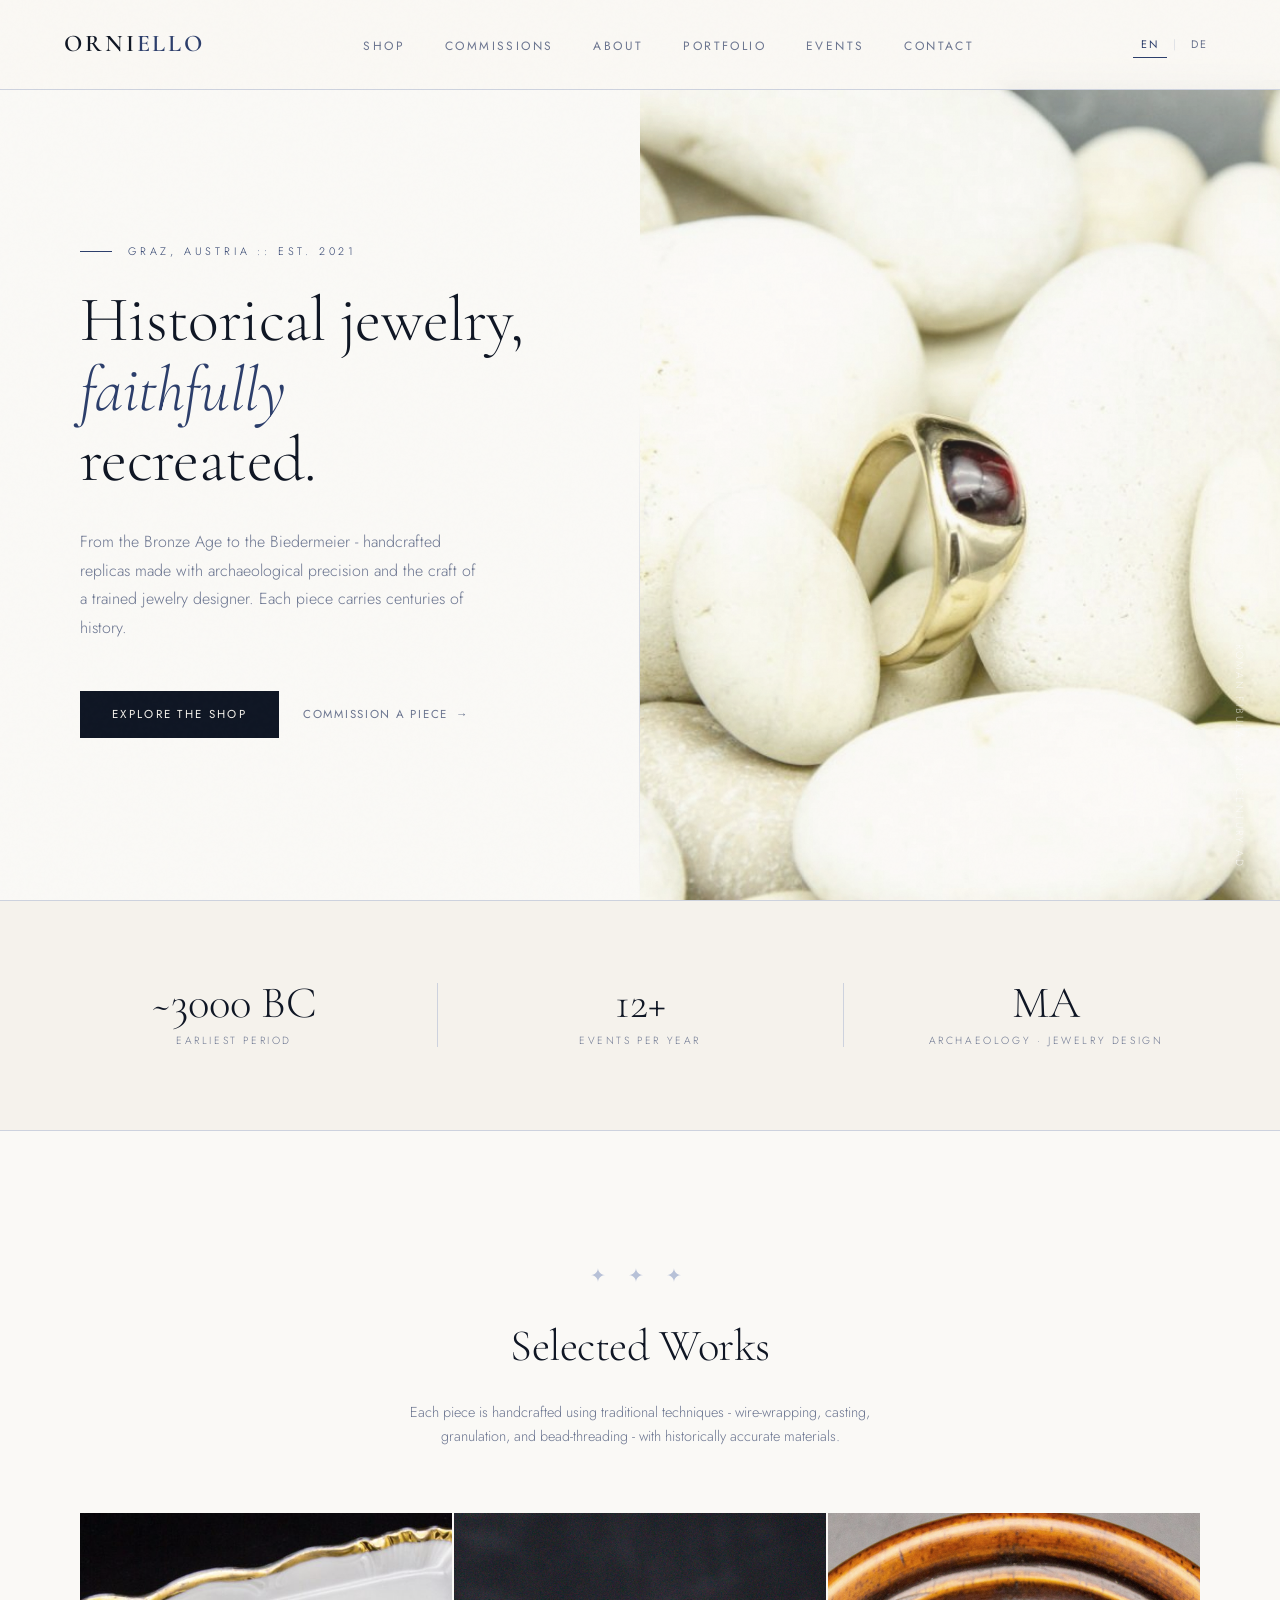
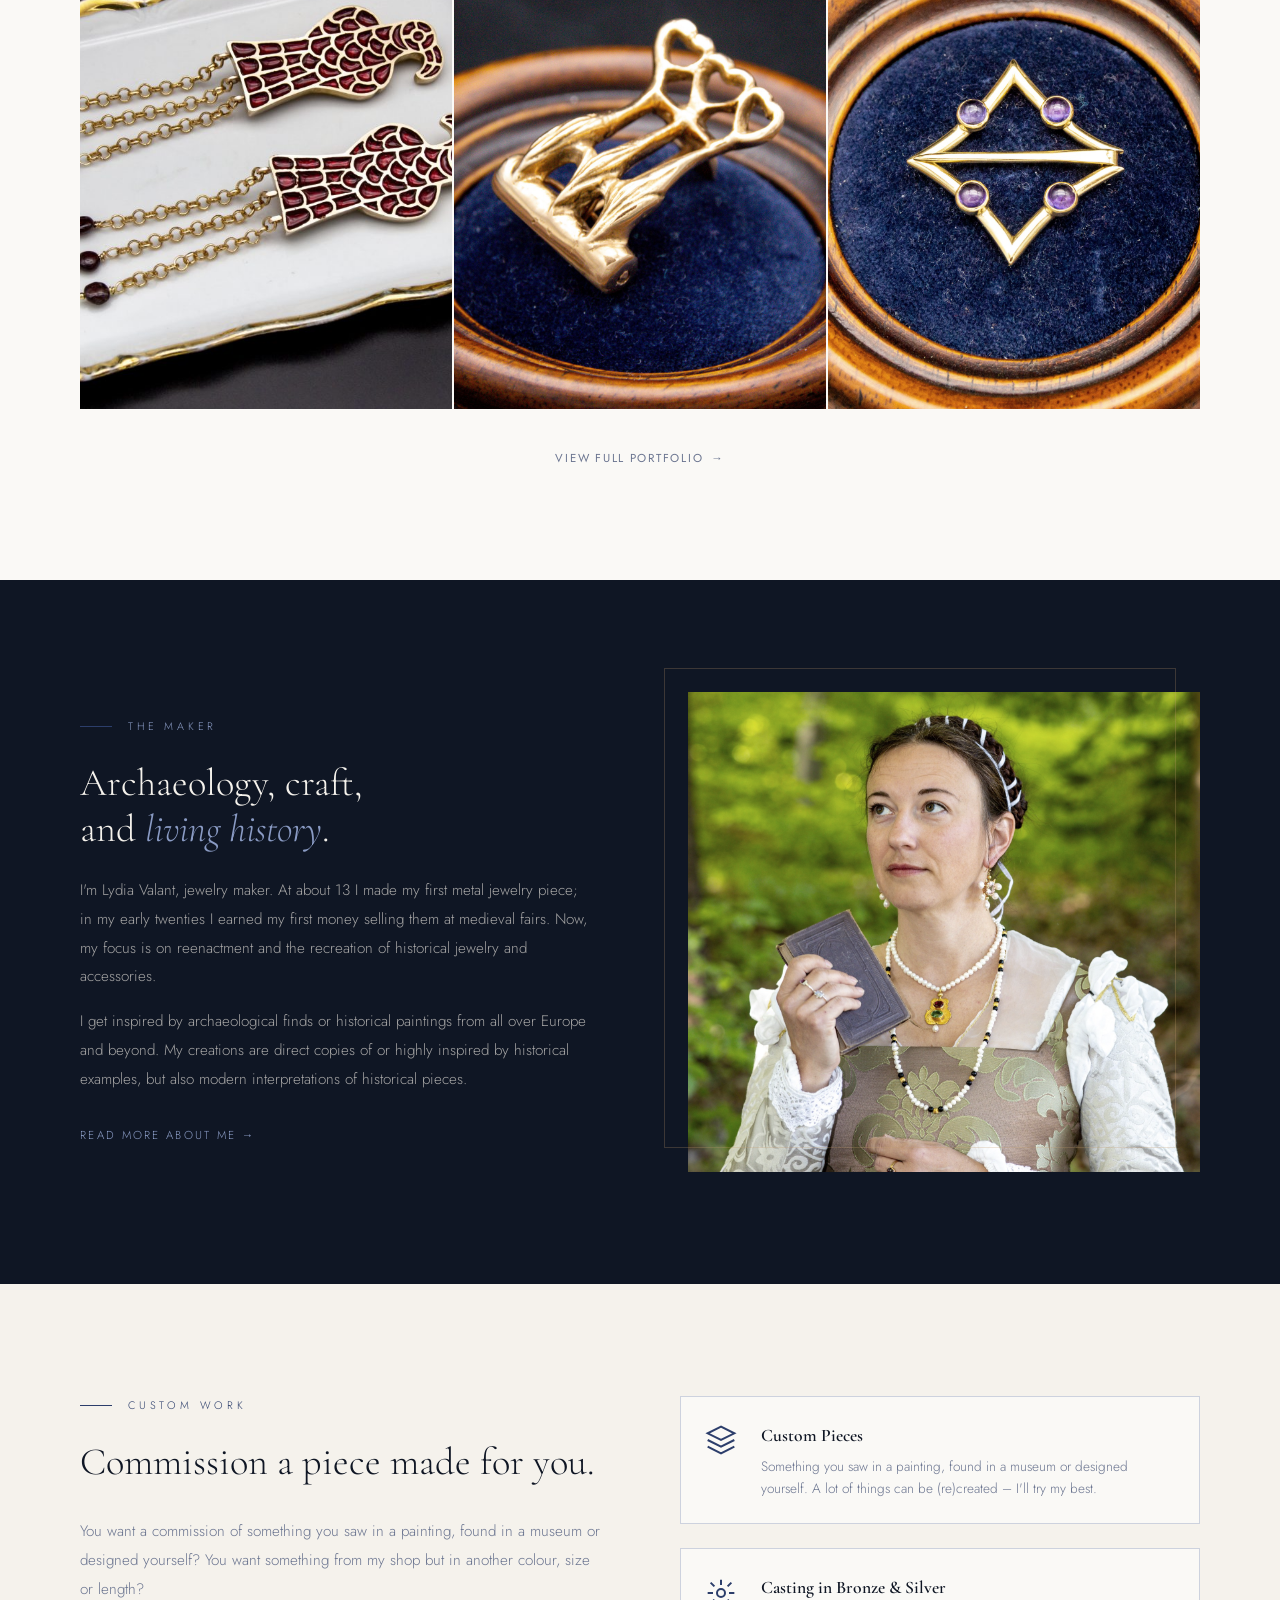
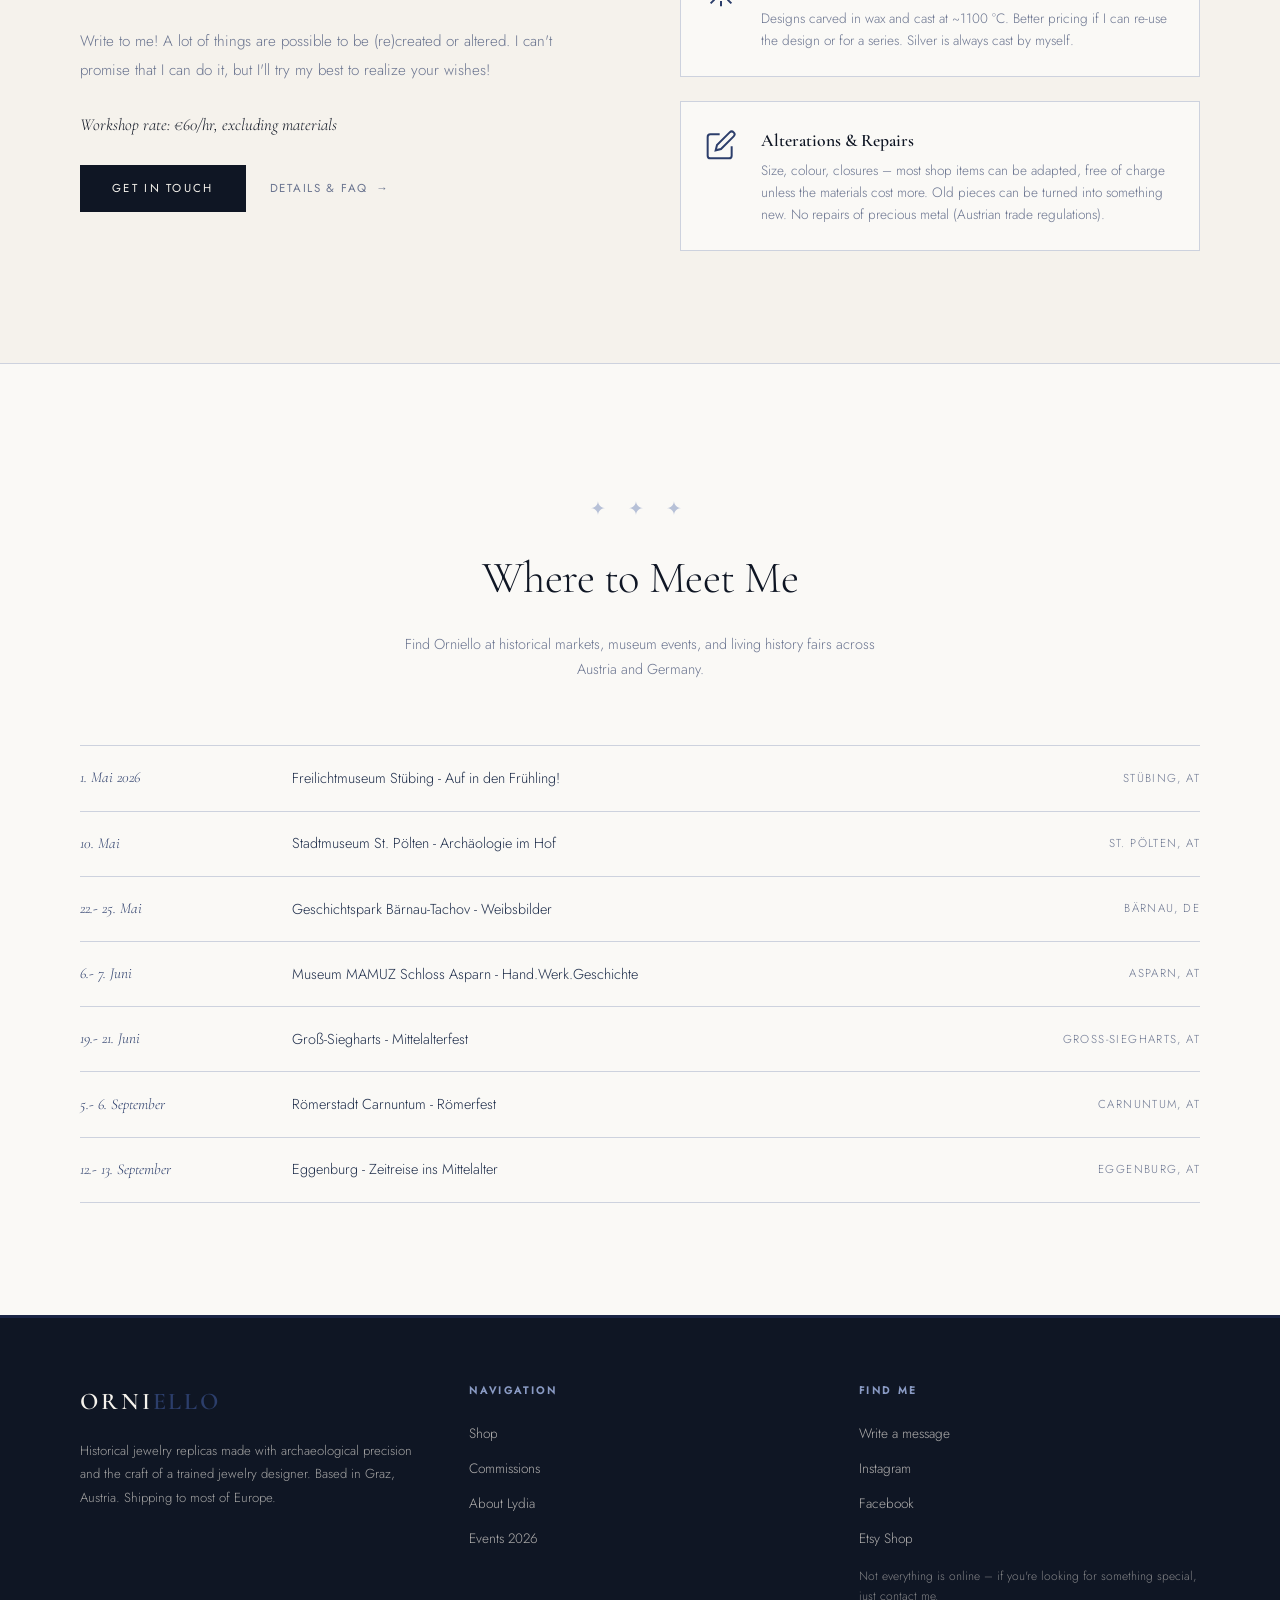
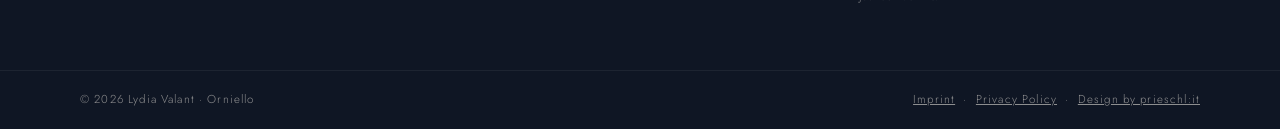
==== commit 9cc59c76: "Add files via upload" ====
--- a/index.html
+++ b/index.html
@@ -3,9 +3,10 @@
 <head>
 <meta charset="UTF-8">
 <meta name="viewport" content="width=device-width, initial-scale=1.0">
-<title>:: Orniello :: Historical Jewelry Replicas</title>
-<link rel="preconnect" href="https://fonts.googleapis.com">
-<link href="https://fonts.googleapis.com/css2?family=Cormorant+Garamond:ital,wght@0,300;0,400;0,600;1,300;1,400&family=Jost:wght@300;400;500&display=swap" rel="stylesheet">
+<title>Historical Jewelry Replicas | Orniello</title>
+<meta name="description" content="Handcrafted replicas of historical jewelry from the Bronze Age to the Biedermeier, made by archaeologist and jewelry artist Lydia Valant in Graz, Austria.">
+<link rel="preload" href="fonts/jost-latin-300-normal.woff2" as="font" type="font/woff2" crossorigin>
+<link rel="preload" href="fonts/cormorant-garamond-latin-300-normal.woff2" as="font" type="font/woff2" crossorigin>
 <link rel="stylesheet" href="css/style.css">
 
 </head>
@@ -16,17 +17,18 @@
   <a href="#" class="logo">Orni<span>ello</span></a>
   <ul class="nav-links">
     <li><a href="#featured" data-en="Shop" data-de="Shop">Shop</a></li>
-    <li><a href="#commissions" data-en="Commissions" data-de="Auftragsarbeiten">Commissions</a></li>
-    <li><a href="#about" data-en="About" data-de="Über mich">About</a></li>
+    <li><a href="commissions.html" data-en="Commissions" data-de="Auftragsarbeiten">Commissions</a></li>
+    <li><a href="about.html" data-en="About" data-de="Über mich">About</a></li>
+    <li><a href="portfolio.html" data-en="Portfolio" data-de="Portfolio">Portfolio</a></li>
     <li><a href="#events" data-en="Events" data-de="Termine">Events</a></li>
-    <li><a href="#contact" data-en="Contact" data-de="Kontakt">Contact</a></li>
+    <li><a href="contact.html" data-en="Contact" data-de="Kontakt">Contact</a></li>
   </ul>
   <div class="lang-switcher">
     <button class="lang-btn active" onclick="setLang('en')">EN</button>
     <span class="lang-divider">|</span>
     <button class="lang-btn" onclick="setLang('de')">DE</button>
   </div>
-  <button class="hamburger" id="hamburger" onclick="toggleMenu()" aria-label="Menu">
+  <button class="hamburger" id="hamburger" onclick="toggleMenu()" aria-label="Menu" aria-expanded="false" aria-controls="mobileMenu">
     <span></span><span></span><span></span>
   </button>
 </nav>
@@ -35,10 +37,11 @@
 <div class="mobile-menu" id="mobileMenu">
   <button class="mobile-menu-close" onclick="toggleMenu()" aria-label="Close menu">✕</button>
   <a href="#featured" onclick="toggleMenu()" data-en="Shop" data-de="Shop">Shop</a>
-  <a href="#commissions" onclick="toggleMenu()" data-en="Commissions" data-de="Auftragsarbeiten">Commissions</a>
-  <a href="#about" onclick="toggleMenu()" data-en="About" data-de="Über mich">About</a>
+  <a href="commissions.html" onclick="toggleMenu()" data-en="Commissions" data-de="Auftragsarbeiten">Commissions</a>
+  <a href="about.html" onclick="toggleMenu()" data-en="About" data-de="Über mich">About</a>
+  <a href="portfolio.html" onclick="toggleMenu()" data-en="Portfolio" data-de="Portfolio">Portfolio</a>
   <a href="#events" onclick="toggleMenu()" data-en="Events" data-de="Termine">Events</a>
-  <a href="#contact" onclick="toggleMenu()" data-en="Contact" data-de="Kontakt">Contact</a>
+  <a href="contact.html" onclick="toggleMenu()" data-en="Contact" data-de="Kontakt">Contact</a>
   <div class="lang-switcher">
     <button class="lang-btn" onclick="setLang('en')">EN</button>
     <span class="lang-divider">|</span>
@@ -49,18 +52,18 @@
 <!-- HERO -->
 <section class="hero">
   <div class="hero-left">
-    <span class="eyebrow">Graz, Austria :: Est. 2012</span>
+    <span class="eyebrow">Graz, Austria :: Est. 2021</span>
     <h1 data-en="Historical jewelry,<br><em>faithfully</em><br>recreated." data-de="Historischer Schmuck,<br><em>authentisch</em><br>nachgebildet.">Historical jewelry,<br><em>faithfully</em><br>recreated.</h1>
     <p class="hero-text" data-en="From the Bronze Age to the Biedermeier - handcrafted replicas made with archaeological precision and the craft of a trained jewelry designer. Each piece carries centuries of history." data-de="Von der Bronzezeit bis zum Biedermeier - handgefertigte Repliken mit archäologischer Präzision und dem Handwerk einer ausgebildeten Schmuckdesignerin. Jedes Stück trägt Jahrhunderte Geschichte in sich.">From the Bronze Age to the Biedermeier - handcrafted replicas made with archaeological precision and the craft of a trained jewelry designer. Each piece carries centuries of history.</p>
     <div class="hero-ctas">
       <a href="#featured" class="btn-primary" data-en="Explore the Shop" data-de="Zum Shop">Explore the Shop</a>
-      <a href="#commissions" class="btn-secondary" data-en="Commission a Piece" data-de="Auftragsarbeit anfragen">Commission a Piece</a>
+      <a href="commissions.html" class="btn-secondary" data-en="Commission a Piece" data-de="Auftragsarbeit anfragen">Commission a Piece</a>
     </div>
   </div>
   <div class="hero-right">
     <div class="hero-img-wrap">
       <!-- In der echten Version: src="echtes Produktfoto" -->
-      <img src="https://orniello.com/wp-content/uploads/2023/04/IMG_9658-1-1024x747.jpg" alt="Historical jewelry by Orniello" />
+      <img src="images/ringaufsteinen.jpg" alt="Historical jewelry by Orniello" />
     </div>
     <span class="hero-img-caption">Roman Fibula · 2nd Century AD</span>
   </div>
@@ -91,30 +94,13 @@
     <h2 data-en="Selected Works" data-de="Ausgewählte Arbeiten">Selected Works</h2>
     <p data-en="Each piece is handcrafted using traditional techniques - wire-wrapping, casting, granulation, and bead-threading - with historically accurate materials." data-de="Jedes Stück wird mit traditionellen Techniken handgefertigt - Drahtwickeln, Gießen, Granulation und Perlenfädeln - mit historisch korrekten Materialien.">Each piece is handcrafted using traditional techniques - wire-wrapping, casting, granulation, and bead-threading - with historically accurate materials.</p>
   </div>
-  <div class="product-grid">
-    <div class="product-card">
-      <img src="https://orniello.com/wp-content/uploads/2022/05/IMG_8447-1-776x1024.jpg" alt="16th Century Pendant" />
-      <div class="product-card-tag">Available</div>
-      <div class="product-card-overlay">
-        <div class="product-name">Pendant</div>
-        <div class="product-era">16th Century · Gemstones, Gilded Brass & Freshwater pearl</div>
-      </div>
-    </div>
-    <div class="product-card">
-      <img src="https://orniello.com/wp-content/uploads/2023/07/IMG_9630-1-Kopie-875x1024.jpg" alt="Art Nouveau Necklace" />
-      <div class="product-card-tag">Commission</div>
-      <div class="product-card-overlay">
-        <div class="product-name">Necklace</div>
-        <div class="product-era">Art Nouveau · Bronze, Silver, Serpentine</div>
-      </div>
-    </div>
-    <div class="product-card">
-      <img src="https://orniello.com/wp-content/uploads/2022/05/IMG_8667-1-1024x719.jpg" alt="Ostrogothic eagle fibulae" />
-      <div class="product-card-overlay">
-        <div class="product-name">Ostrogothic eagle fibulae</div>
-        <div class="product-era">~5th Century AD · Bronze, Enamel, Garnet</div>
-      </div>
-    </div>
+  <!-- wird aus js/portfolio-data.js erzeugt (Stuecke mit featured: true) -->
+  <div class="product-grid" id="featuredGrid"></div>
+  <noscript>
+    <p style="text-align:center;"><a href="portfolio.html">Zum Portfolio / View portfolio</a></p>
+  </noscript>
+  <div class="hero-ctas" style="justify-content: center; margin-top: 2.5rem;">
+    <a href="portfolio.html" class="btn-secondary" data-en="View full portfolio" data-de="Ganzes Portfolio ansehen">View full portfolio</a>
   </div>
 </section>
 
@@ -123,12 +109,12 @@
   <div>
     <div class="eyebrow" style="color: var(--bronze-light);" data-en="The Maker" data-de="Die Macherin">The Maker</div>
     <h2 data-en="Archaeology, craft,<br>and <em>living history</em>." data-de="Archäologie, Handwerk<br>und <em>gelebte Geschichte</em>.">Archaeology, craft,<br>and <em>living history</em>.</h2>
-    <p data-en="I'm Lydia Valant - archaeologist, jeweler, and passionate reenactor based in Graz. My fascination with historical adornment began at 13 with my first metal piece; it has since grown into a dedicated practice bridging academic research and artisan craft." data-de="Ich bin Lydia Valant - Archäologin, Schmuckdesignerin und begeisterte Reenactorin aus Graz. Meine Faszination für historischen Schmuck begann mit 13 Jahren; seither ist daraus eine Praxis gewachsen, die Forschung und Handwerk verbindet.">I'm Lydia Valant - archaeologist, jeweler, and passionate reenactor based in Graz. My fascination with historical adornment began at 13 with my first metal piece; it has since grown into a dedicated practice bridging academic research and artisan craft.</p>
-    <p data-en="My pieces are found in museum shops across Austria and worn at historical fairs throughout Europe. Every creation starts with a primary source - an archaeological find, a historical painting, a museum collection." data-de="Meine Stücke sind in Museumsshops in ganz Österreich erhältlich und werden auf Geschichtsmärkten in ganz Europa getragen. Jede Arbeit beginnt mit einer Primärquelle - einem archäologischen Fund, einem historischen Gemälde, einer Museumssammlung.">My pieces are found in museum shops across Austria and worn at historical fairs throughout Europe. Every creation starts with a primary source - an archaeological find, a historical painting, a museum collection.</p>
+    <p data-en="I'm Lydia Valant, jewelry maker. At about 13 I made my first metal jewelry piece; in my early twenties I earned my first money selling them at medieval fairs. Now, my focus is on reenactment and the recreation of historical jewelry and accessories." data-de="Ich bin Lydia Valant, Schmuckmacherin aus Leidenschaft. Mit etwa 13 Jahren fertigte ich mein erstes Schmuckstück aus Metall an; als junge Erwachsene verdiente ich mein erstes Geld damit, meine Arbeiten auf Mittelaltermärkten zu verkaufen. Heute liegt mein Schwerpunkt auf Reenactment sowie der Rekonstruktion historischen Schmucks und historischer Accessoires.">I'm Lydia Valant, jewelry maker. At about 13 I made my first metal jewelry piece; in my early twenties I earned my first money selling them at medieval fairs. Now, my focus is on reenactment and the recreation of historical jewelry and accessories.</p>
+    <p data-en="I get inspired by archaeological finds or historical paintings from all over Europe and beyond. My creations are direct copies of or highly inspired by historical examples, but also modern interpretations of historical pieces." data-de="Ich lasse mich von archäologischen Funden oder historischen Gemälden aus ganz Europa und darüber hinaus inspirieren. Meine Kreationen reichen von direkten Kopien oder stark an historischen Vorbildern orientierten Stücken bis hin zu modernen Interpretationen historischer Originale.">I get inspired by archaeological finds or historical paintings from all over Europe and beyond. My creations are direct copies of or highly inspired by historical examples, but also modern interpretations of historical pieces.</p>
     <a href="about.html" data-en="Read more about me →" data-de="Mehr über mich →">Read more about me →</a>
   </div>
   <div class="about-img-frame">
-    <img src="https://orniello.com/wp-content/uploads/2025/07/W8A4116-3-706x1024.jpg" alt="Lydia Valant, Orniello" />
+    <img loading="lazy" src="images/lydiamitbuch.jpg" alt="Lydia Valant, Orniello" />
   </div>
 </section>
 
@@ -137,30 +123,34 @@
   <div>
     <div class="eyebrow" data-en="Custom Work" data-de="Auftragsarbeiten">Custom Work</div>
     <h2 data-en="Commission a piece made for you." data-de="Ein Stück ganz nach deinen Wünschen.">Commission a piece made for you.</h2>
-    <p data-en="Have something specific in mind? Whether it's a faithful replica of a museum find, a piece from a historical painting, or a modern interpretation of an ancient style - I'll do my best to bring it to life." data-de="Hast du etwas Bestimmtes im Sinn? Ob treue Replik eines Museumsfunds, ein Stück aus einem historischen Gemälde oder eine moderne Interpretation eines alten Stils - ich versuche es umzusetzen.">Have something specific in mind? Whether it's a faithful replica of a museum find, a piece from a historical painting, or a modern interpretation of an ancient style - I'll do my best to bring it to life.</p>
-    <p style="font-style: italic; font-family: 'Cormorant Garamond', serif; font-size: 1.05rem; color: var(--ink);">Workshop rate: €55/hr · Bead & cold work: €50/hr</p>
-    <a href="#contact" class="btn-primary" style="margin-top: 1.5rem; display: inline-block;">Get in touch</a>
+    <p data-en="You want a commission of something you saw in a painting, found in a museum or designed yourself? You want something from my shop but in another colour, size or length?" data-de="Du möchtest eine Auftragsarbeit für ein Stück, das du auf einem Gemälde gesehen, in einem Museum entdeckt oder selbst entworfen hast? Du hättest gerne etwas aus meinem Shop, aber in einer anderen Farbe, Größe oder Länge?">You want a commission of something you saw in a painting, found in a museum or designed yourself? You want something from my shop but in another colour, size or length?</p>
+    <p data-en="Write to me! A lot of things are possible to be (re)created or altered. I can't promise that I can do it, but I'll try my best to realize your wishes!" data-de="Schreib mir! Vieles lässt sich (neu) anfertigen oder abwandeln. Ich kann zwar nicht garantieren, dass es immer funktioniert, aber ich werde mein Bestes geben, um deine Wünsche zu erfüllen!">Write to me! A lot of things are possible to be (re)created or altered. I can't promise that I can do it, but I'll try my best to realize your wishes!</p>
+    <p style="font-style: italic; font-family: 'Cormorant Garamond', serif; font-size: 1.05rem; color: var(--ink);" data-en="Workshop rate: €60/hr, excluding materials" data-de="Werkstatttarif: 60 € pro Stunde, zzgl. Material">Workshop rate: €60/hr, excluding materials</p>
+    <div class="hero-ctas" style="margin-top: 1.5rem;">
+      <a href="contact.html" class="btn-primary" data-en="Get in touch" data-de="Kontakt aufnehmen">Get in touch</a>
+      <a href="commissions.html" class="btn-secondary" data-en="Details &amp; FAQ" data-de="Details &amp; FAQ">Details &amp; FAQ</a>
+    </div>
   </div>
   <div class="commission-items">
     <div class="commission-item">
       <svg class="commission-icon" viewBox="0 0 24 24" fill="none" stroke="currentColor" stroke-width="1.5"><path d="M12 2L2 7l10 5 10-5-10-5z"/><path d="M2 17l10 5 10-5"/><path d="M2 12l10 5 10-5"/></svg>
       <div>
-        <h4 data-en="Museum-quality Replicas" data-de="Museumsqualität-Repliken">Museum-quality Replicas</h4>
-        <p data-en="Faithful reproductions based on archaeological finds or historical sources. I research every detail to ensure accuracy." data-de="Getreue Reproduktionen auf Basis archäologischer Funde oder historischer Quellen. Ich recherchiere jedes Detail sorgfältig.">Faithful reproductions based on archaeological finds or historical sources. I research every detail to ensure accuracy.</p>
+        <h4 data-en="Custom Pieces" data-de="Individuelle Stücke">Custom Pieces</h4>
+        <p data-en="Something you saw in a painting, found in a museum or designed yourself. A lot of things can be (re)created – I'll try my best." data-de="Etwas von einem Gemälde, aus einem Museum oder dein eigener Entwurf. Vieles lässt sich (neu) anfertigen – ich gebe mein Bestes.">Something you saw in a painting, found in a museum or designed yourself. A lot of things can be (re)created – I'll try my best.</p>
       </div>
     </div>
     <div class="commission-item">
       <svg class="commission-icon" viewBox="0 0 24 24" fill="none" stroke="currentColor" stroke-width="1.5"><circle cx="12" cy="12" r="3"/><path d="M12 2v4m0 12v4M4.22 4.22l2.83 2.83m9.9 9.9l2.83 2.83M2 12h4m12 0h4M4.22 19.78l2.83-2.83m9.9-9.9l2.83-2.83"/></svg>
       <div>
-        <h4 data-en="Bronze Casting" data-de="Bronzeguss">Bronze Casting</h4>
-        <p data-en="Lost-wax casting for unique bronze pieces. Better pricing available for series or reusable designs." data-de="Wachsausschmelzverfahren für einzigartige Bronzestücke. Bessere Preise bei Serien oder wiederverwendbaren Entwürfen.">Lost-wax casting for unique bronze pieces. Better pricing available for series or reusable designs.</p>
+        <h4 data-en="Casting in Bronze &amp; Silver" data-de="Guss in Bronze &amp; Silber">Casting in Bronze &amp; Silver</h4>
+        <p data-en="Designs carved in wax and cast at ~1100 °C. Better pricing if I can re-use the design or for a series. Silver is always cast by myself." data-de="Designs in Wachs modelliert und bei ca. 1100 °C gegossen. Bessere Preise bei Wiederverwendung des Designs oder Serien. Silber gieße ich immer selbst.">Designs carved in wax and cast at ~1100 °C. Better pricing if I can re-use the design or for a series. Silver is always cast by myself.</p>
       </div>
     </div>
     <div class="commission-item">
       <svg class="commission-icon" viewBox="0 0 24 24" fill="none" stroke="currentColor" stroke-width="1.5"><path d="M11 4H4a2 2 0 00-2 2v14a2 2 0 002 2h14a2 2 0 002-2v-7"/><path d="M18.5 2.5a2.121 2.121 0 013 3L12 15l-4 1 1-4 9.5-9.5z"/></svg>
       <div>
-        <h4 data-en="Alterations & Restorations" data-de="Änderungen & Restaurierungen">Alterations & Restorations</h4>
-        <p data-en="Size, color, closures - most shop items can be adapted. I also restore or repurpose your old pieces." data-de="Größe, Farbe, Verschlüsse - die meisten Stücke lassen sich anpassen. Ich restauriere oder verwandle auch alte Schmuckstücke.">Size, color, closures - most shop items can be adapted. I also restore or repurpose your old pieces.</p>
+        <h4 data-en="Alterations &amp; Repairs" data-de="Änderungen &amp; Reparaturen">Alterations &amp; Repairs</h4>
+        <p data-en="Size, colour, closures – most shop items can be adapted, free of charge unless the materials cost more. Old pieces can be turned into something new. No repairs of precious metal (Austrian trade regulations)." data-de="Größe, Farbe, Verschlüsse – die meisten Stücke lassen sich anpassen, kostenlos, sofern die Materialkosten nicht höher sind. Alte Stücke können zu etwas Neuem werden. Keine Reparatur von Edelmetall (österreichische Gewerbevorschriften).">Size, colour, closures – most shop items can be adapted, free of charge unless the materials cost more. Old pieces can be turned into something new. No repairs of precious metal (Austrian trade regulations).</p>
       </div>
     </div>
   </div>
@@ -213,16 +203,16 @@
 </section>
 
 <!-- FOOTER -->
-<footer id="contact">
+<footer>
   <div class="footer-brand">
     <a href="#" class="logo">Orni<span>ello</span></a>
-    <p data-en="Historical jewelry replicas made with archaeological precision and the craft of a trained jewelry designer. Based in Graz, Austria. Shipping throughout Europe." data-de="Historische Schmuckrepliken mit archäologischer Präzision und dem Handwerk einer ausgebildeten Schmuckdesignerin. Aus Graz, Österreich. Versand in ganz Europa.">Historical jewelry replicas made with archaeological precision and the craft of a trained jewelry designer. Based in Graz, Austria. Shipping throughout Europe.</p>
+    <p data-en="Historical jewelry replicas made with archaeological precision and the craft of a trained jewelry designer. Based in Graz, Austria. Shipping to most of Europe." data-de="Historische Schmuckrepliken mit archäologischer Präzision und dem Handwerk einer ausgebildeten Schmuckdesignerin. Aus Graz, Österreich. Versand in weite Teile Europas.">Historical jewelry replicas made with archaeological precision and the craft of a trained jewelry designer. Based in Graz, Austria. Shipping to most of Europe.</p>
   </div>
   <div>
     <h4>Navigation</h4>
     <ul>
       <li><a href="#featured">Shop</a></li>
-      <li><a href="#commissions">Commissions</a></li>
+      <li><a href="commissions.html">Commissions</a></li>
       <li><a href="#about">About Lydia</a></li>
       <li><a href="#events">Events 2026</a></li>
     </ul>
@@ -230,12 +220,12 @@
   <div>
     <h4 data-en="Find me" data-de="Kontakt & Social">Find me</h4>
     <ul>
-      <li><a href="#" data-en="Write a message" data-de="Nachricht schreiben">Write a message</a></li>
+      <li><a href="contact.html" data-en="Write a message" data-de="Nachricht schreiben">Write a message</a></li>
       <li><a href="https://www.instagram.com/orniello_by_celefindel/" target="_blank" rel="noopener">Instagram</a></li>
       <li><a href="https://www.facebook.com/Orniello/" target="_blank" rel="noopener">Facebook</a></li>
       <li><a href="https://www.etsy.com/shop/Orniello" target="_blank" rel="noopener">Etsy Shop</a></li>
     </ul>
-    <p style="font-size: 0.75rem; color: rgba(245,240,232,0.3); margin-top: 1rem; line-height: 1.6;"
+    <p style="font-size: 0.75rem; color: rgba(245,240,232,0.5); margin-top: 1rem; line-height: 1.6;"
        data-en="Not everything is online – if you're looking for something special, just contact me."
        data-de="Nicht alles ist online – für besondere Wünsche einfach melden.">
       Not everything is online – if you're looking for something special, just contact me.
@@ -244,9 +234,11 @@
 </footer>
 <div class="footer-bottom">
   <p>© 2026 Lydia Valant · Orniello</p>
-  <p><a href="#" style="color: inherit;">Imprint</a> &nbsp;·&nbsp; <a href="#" style="color: inherit;">Privacy Policy</a> &nbsp;·&nbsp; <a href="https://prieschl.it" target="_blank" style="color: inherit;">Design by prieschl:it</a></p>
+  <p><a href="impressum.html" style="color: inherit;" data-en="Imprint" data-de="Impressum">Imprint</a> &nbsp;·&nbsp; <a href="datenschutz.html" style="color: inherit;" data-en="Privacy Policy" data-de="Datenschutz">Privacy Policy</a> &nbsp;·&nbsp; <a href="https://prieschl.it" target="_blank" style="color: inherit;">Design by prieschl:it</a></p>
 </div>
 
 <script src="js/main.js"></script>
+<script src="js/portfolio-data.js"></script>
+<script src="js/portfolio.js"></script>
 </body>
 </html>
--- a/css/style.css
+++ b/css/style.css
@@ -1,3 +1,69 @@
+  /* ── LOKALE SCHRIFTEN (SIL Open Font License 1.1, Lizenztexte im Ordner fonts/) ── */
+  @font-face {
+    font-family: 'Cormorant Garamond';
+    font-style: normal;
+    font-weight: 300;
+    font-display: swap;
+    src: url('../fonts/cormorant-garamond-latin-300-normal.woff2') format('woff2');
+    unicode-range: U+0000-00FF,U+0131,U+0152-0153,U+02BB-02BC,U+02C6,U+02DA,U+02DC,U+0304,U+0308,U+0329,U+2000-206F,U+20AC,U+2122,U+2191,U+2193,U+2212,U+2215,U+FEFF,U+FFFD;
+  }
+  @font-face {
+    font-family: 'Cormorant Garamond';
+    font-style: normal;
+    font-weight: 400;
+    font-display: swap;
+    src: url('../fonts/cormorant-garamond-latin-400-normal.woff2') format('woff2');
+    unicode-range: U+0000-00FF,U+0131,U+0152-0153,U+02BB-02BC,U+02C6,U+02DA,U+02DC,U+0304,U+0308,U+0329,U+2000-206F,U+20AC,U+2122,U+2191,U+2193,U+2212,U+2215,U+FEFF,U+FFFD;
+  }
+  @font-face {
+    font-family: 'Cormorant Garamond';
+    font-style: normal;
+    font-weight: 600;
+    font-display: swap;
+    src: url('../fonts/cormorant-garamond-latin-600-normal.woff2') format('woff2');
+    unicode-range: U+0000-00FF,U+0131,U+0152-0153,U+02BB-02BC,U+02C6,U+02DA,U+02DC,U+0304,U+0308,U+0329,U+2000-206F,U+20AC,U+2122,U+2191,U+2193,U+2212,U+2215,U+FEFF,U+FFFD;
+  }
+  @font-face {
+    font-family: 'Cormorant Garamond';
+    font-style: italic;
+    font-weight: 300;
+    font-display: swap;
+    src: url('../fonts/cormorant-garamond-latin-300-italic.woff2') format('woff2');
+    unicode-range: U+0000-00FF,U+0131,U+0152-0153,U+02BB-02BC,U+02C6,U+02DA,U+02DC,U+0304,U+0308,U+0329,U+2000-206F,U+20AC,U+2122,U+2191,U+2193,U+2212,U+2215,U+FEFF,U+FFFD;
+  }
+  @font-face {
+    font-family: 'Cormorant Garamond';
+    font-style: italic;
+    font-weight: 400;
+    font-display: swap;
+    src: url('../fonts/cormorant-garamond-latin-400-italic.woff2') format('woff2');
+    unicode-range: U+0000-00FF,U+0131,U+0152-0153,U+02BB-02BC,U+02C6,U+02DA,U+02DC,U+0304,U+0308,U+0329,U+2000-206F,U+20AC,U+2122,U+2191,U+2193,U+2212,U+2215,U+FEFF,U+FFFD;
+  }
+  @font-face {
+    font-family: 'Jost';
+    font-style: normal;
+    font-weight: 300;
+    font-display: swap;
+    src: url('../fonts/jost-latin-300-normal.woff2') format('woff2');
+    unicode-range: U+0000-00FF,U+0131,U+0152-0153,U+02BB-02BC,U+02C6,U+02DA,U+02DC,U+0304,U+0308,U+0329,U+2000-206F,U+20AC,U+2122,U+2191,U+2193,U+2212,U+2215,U+FEFF,U+FFFD;
+  }
+  @font-face {
+    font-family: 'Jost';
+    font-style: normal;
+    font-weight: 400;
+    font-display: swap;
+    src: url('../fonts/jost-latin-400-normal.woff2') format('woff2');
+    unicode-range: U+0000-00FF,U+0131,U+0152-0153,U+02BB-02BC,U+02C6,U+02DA,U+02DC,U+0304,U+0308,U+0329,U+2000-206F,U+20AC,U+2122,U+2191,U+2193,U+2212,U+2215,U+FEFF,U+FFFD;
+  }
+  @font-face {
+    font-family: 'Jost';
+    font-style: normal;
+    font-weight: 500;
+    font-display: swap;
+    src: url('../fonts/jost-latin-500-normal.woff2') format('woff2');
+    unicode-range: U+0000-00FF,U+0131,U+0152-0153,U+02BB-02BC,U+02C6,U+02DA,U+02DC,U+0304,U+0308,U+0329,U+2000-206F,U+20AC,U+2122,U+2191,U+2193,U+2212,U+2215,U+FEFF,U+FFFD;
+  }
+
   *, *::before, *::after { box-sizing: border-box; margin: 0; padding: 0; }
 
   :root {
@@ -136,8 +202,10 @@
     z-index: 150;
     flex-direction: column;
     align-items: center;
-    justify-content: center;
+    justify-content: safe center;
     gap: 2rem;
+    overflow-y: auto;
+    padding: 4.5rem 0 2rem;
   }
 
   .mobile-menu.open {
@@ -415,7 +483,6 @@
     position: relative;
     overflow: hidden;
     background: var(--parchment);
-    cursor: pointer;
     aspect-ratio: 3/4;
   }
 
@@ -691,7 +758,7 @@
   /* ── FOOTER ── */
   footer {
     background: var(--ink);
-    color: rgba(245, 240, 232, 0.5);
+    color: rgba(245, 240, 232, 0.65);
     padding: 4rem 5rem;
     display: grid;
     grid-template-columns: 1fr 1fr 1fr;
@@ -708,7 +775,7 @@
   .footer-brand p {
     font-size: 0.82rem;
     line-height: 1.8;
-    color: rgba(245, 240, 232, 0.4);
+    color: rgba(245, 240, 232, 0.65);
   }
 
   footer h4 {
@@ -727,7 +794,7 @@
   }
 
   footer a {
-    color: rgba(245, 240, 232, 0.45);
+    color: rgba(245, 240, 232, 0.7);
     text-decoration: none;
     font-size: 0.85rem;
     transition: color 0.2s;
@@ -748,7 +815,7 @@
 
   .footer-bottom p {
     font-size: 0.72rem;
-    color: rgba(245, 240, 232, 0.25);
+    color: rgba(245, 240, 232, 0.55);
     letter-spacing: 0.1em;
   }
 
@@ -821,3 +888,769 @@
     .event-row { grid-template-columns: 130px 1fr; }
     .event-location { display: none; }
   }
+
+  /* ── ABOUT PAGE SPECIFIC STYLES ── */
+
+  .about-hero {
+    padding: 10rem 5rem 5rem;
+    max-width: 860px;
+    margin: 0 auto;
+  }
+
+  .about-hero .eyebrow {
+    color: var(--bronze);
+  }
+
+  .about-hero h1 {
+    font-size: clamp(2.5rem, 4vw, 3.8rem);
+    margin-bottom: 0.5rem;
+  }
+
+  .about-hero .subtitle {
+    font-family: 'Cormorant Garamond', serif;
+    font-size: 1.1rem;
+    font-style: italic;
+    color: var(--muted);
+    margin-bottom: 3rem;
+    letter-spacing: 0.03em;
+  }
+
+  /* ── CONTENT LAYOUT ── */
+  .about-body {
+    display: grid;
+    grid-template-columns: 1fr 340px;
+    gap: 6rem;
+    max-width: 1100px;
+    margin: 0 auto;
+    padding: 0 5rem 7rem;
+    align-items: start;
+  }
+
+  /* ── PROSE ── */
+  .about-prose {
+    color: var(--ink-soft);
+  }
+
+  .about-prose section {
+    margin-bottom: 3.5rem;
+  }
+
+  .about-prose h2 {
+    font-family: 'Cormorant Garamond', serif;
+    font-size: 0.68rem;
+    font-weight: 400;
+    letter-spacing: 0.35em;
+    text-transform: uppercase;
+    color: var(--bronze);
+    margin-bottom: 1.2rem;
+    display: flex;
+    align-items: center;
+    gap: 1rem;
+  }
+
+  .about-prose h2::before {
+    content: '';
+    width: 2rem;
+    height: 1px;
+    background: var(--bronze);
+    display: inline-block;
+    flex-shrink: 0;
+  }
+
+  .about-prose p {
+    font-size: 0.97rem;
+    line-height: 1.95;
+    color: var(--ink-soft);
+    margin-bottom: 1.2rem;
+  }
+
+  .about-prose a {
+    color: var(--bronze);
+    text-decoration: none;
+    border-bottom: 1px solid var(--bronze-light);
+    transition: border-color 0.2s, color 0.2s;
+  }
+
+  .about-prose a:hover {
+    color: var(--bronze-dark);
+    border-color: var(--bronze);
+  }
+
+  /* ── SIDEBAR ── */
+  .about-sidebar {
+    position: sticky;
+    top: 7rem;
+  }
+
+  .sidebar-photo {
+    width: 100%;
+    margin-bottom: 2rem;
+    position: relative;
+  }
+
+  .sidebar-photo::before {
+    content: '';
+    position: absolute;
+    top: -1rem;
+    left: -1rem;
+    right: 1rem;
+    bottom: 1rem;
+    border: 1px solid var(--border);
+    pointer-events: none;
+    z-index: 0;
+  }
+
+  .sidebar-photo img {
+    width: 100%;
+    height: 420px;
+    object-fit: cover;
+    object-position: top;
+    display: block;
+    position: relative;
+    z-index: 1;
+    filter: grayscale(8%) saturate(88%);
+  }
+
+  .sidebar-facts {
+    border-top: 1px solid var(--border);
+    padding-top: 1.5rem;
+  }
+
+  .sidebar-fact {
+    display: flex;
+    flex-direction: column;
+    gap: 0.2rem;
+    padding: 0.9rem 0;
+    border-bottom: 1px solid var(--border);
+  }
+
+  .sidebar-fact-label {
+    font-size: 0.6rem;
+    letter-spacing: 0.3em;
+    text-transform: uppercase;
+    color: var(--muted);
+  }
+
+  .sidebar-fact-value {
+    font-family: 'Cormorant Garamond', serif;
+    font-size: 1rem;
+    color: var(--ink);
+  }
+
+  /* ── TIMELINE ── */
+  .timeline {
+    position: relative;
+    padding-left: 1.5rem;
+    border-left: 1px solid var(--border);
+    margin-top: 0.5rem;
+  }
+
+  .timeline-item {
+    position: relative;
+    margin-bottom: 1.8rem;
+  }
+
+  .timeline-item::before {
+    content: '';
+    position: absolute;
+    left: -1.57rem;
+    top: 0.4rem;
+    width: 6px;
+    height: 6px;
+    border-radius: 50%;
+    background: var(--bronze-light);
+    border: 1px solid var(--bronze);
+  }
+
+  .timeline-year {
+    font-size: 0.65rem;
+    letter-spacing: 0.25em;
+    text-transform: uppercase;
+    color: var(--bronze);
+    margin-bottom: 0.3rem;
+  }
+
+  .timeline-text {
+    font-size: 0.92rem;
+    color: var(--ink-soft);
+    line-height: 1.6;
+    margin: 0;
+  }
+
+  /* ── PORTFOLIO BLOCK ── */
+  .portfolio-section {
+    background: var(--cream);
+    border-top: 1px solid var(--border);
+    border-bottom: 1px solid var(--border);
+    padding: 6rem 5rem;
+    margin-bottom: 0;
+  }
+
+  .portfolio-section .section-header {
+    max-width: 860px;
+    margin: 0 auto 4rem;
+    text-align: left;
+  }
+
+  .portfolio-section .section-header h2 {
+    font-family: 'Cormorant Garamond', serif;
+    font-size: clamp(1.8rem, 3vw, 2.4rem);
+    font-weight: 300;
+    color: var(--ink);
+    margin-bottom: 0.5rem;
+  }
+
+  .portfolio-section .section-header p {
+    font-size: 0.88rem;
+    color: var(--muted);
+  }
+
+  .about-portfolio-grid {
+    display: grid;
+    grid-template-columns: repeat(3, 1fr);
+    gap: 1.5rem;
+    max-width: 1100px;
+    margin: 0 auto;
+  }
+
+  .about-portfolio-item {
+    background: var(--warm-white);
+    border: 1px solid var(--border);
+    padding: 1.8rem;
+    transition: border-color 0.2s, transform 0.2s;
+    position: relative;
+  }
+
+  .about-portfolio-item:hover {
+    border-color: var(--bronze-light);
+    transform: translateY(-2px);
+  }
+
+  .portfolio-year {
+    font-size: 0.6rem;
+    letter-spacing: 0.3em;
+    text-transform: uppercase;
+    color: var(--bronze);
+    margin-bottom: 0.8rem;
+    display: block;
+  }
+
+  .portfolio-title {
+    font-family: 'Cormorant Garamond', serif;
+    font-size: 1.05rem;
+    font-weight: 600;
+    color: var(--ink);
+    margin-bottom: 0.4rem;
+    line-height: 1.3;
+  }
+
+  .portfolio-desc {
+    font-size: 0.82rem;
+    color: var(--muted);
+    line-height: 1.6;
+    margin: 0;
+  }
+
+  /* ── CONTACT STRIP ── */
+  .about-contact-strip {
+    text-align: center;
+    padding: 5rem 5rem;
+    max-width: 600px;
+    margin: 0 auto;
+  }
+
+  .about-contact-strip p {
+    font-size: 0.95rem;
+    color: var(--muted);
+    margin-bottom: 2rem;
+    line-height: 1.8;
+  }
+
+  @media (max-width: 900px) {
+    .about-hero { padding: 8rem 2rem 3rem; }
+    .about-body { grid-template-columns: 1fr; padding: 0 2rem 5rem; gap: 3rem; }
+    .about-sidebar { position: static; }
+    .portfolio-section { padding: 4rem 2rem; }
+    .about-portfolio-grid { grid-template-columns: 1fr; }
+    .about-contact-strip { padding: 3rem 2rem; }
+  }
+
+  /* ── PORTFOLIO PAGE SPECIFIC STYLES ── */
+
+  .nav-links a.active { color: var(--bronze); }
+  .nav-links a.active::after { width: 100%; }
+
+  /* ── PAGE HEADER ── */
+  .page-header {
+    padding: 10rem 5rem 4rem;
+    text-align: center;
+    border-bottom: 1px solid var(--border);
+  }
+
+  .page-header .eyebrow {
+    justify-content: center;
+    margin-bottom: 1rem;
+  }
+
+  .page-header .eyebrow::after {
+    content: '';
+    width: 2rem;
+    height: 1px;
+    background: var(--bronze);
+    display: inline-block;
+  }
+
+  .page-header h1 {
+    font-family: 'Cormorant Garamond', serif;
+    font-size: clamp(2.5rem, 4vw, 3.5rem);
+    font-weight: 300;
+    color: var(--ink);
+    margin-bottom: 1rem;
+  }
+
+  .page-header p {
+    font-size: 0.95rem;
+    color: var(--muted);
+    max-width: 520px;
+    margin: 0 auto;
+  }
+
+  /* ── FILTER BAR ── */
+  .filter-bar {
+    padding: 2rem 5rem;
+    display: flex;
+    gap: 0.5rem;
+    flex-wrap: wrap;
+    align-items: center;
+    border-bottom: 1px solid var(--border);
+    background: var(--cream);
+  }
+
+  .filter-label {
+    font-size: 0.65rem;
+    letter-spacing: 0.2em;
+    text-transform: uppercase;
+    color: var(--muted);
+    margin-right: 0.5rem;
+  }
+
+  .filter-btn {
+    background: none;
+    border: 1px solid var(--border);
+    font-family: 'Jost', sans-serif;
+    font-size: 0.68rem;
+    font-weight: 400;
+    letter-spacing: 0.15em;
+    text-transform: uppercase;
+    color: var(--muted);
+    padding: 0.4rem 1rem;
+    cursor: pointer;
+    transition: all 0.2s;
+  }
+
+  .filter-btn:hover {
+    border-color: var(--bronze-light);
+    color: var(--bronze);
+  }
+
+  .filter-btn.active {
+    background: var(--ink);
+    border-color: var(--ink);
+    color: var(--cream);
+  }
+
+  /* ── PORTFOLIO GRID ── */
+  .portfolio-grid {
+    padding: 3rem 5rem 6rem;
+    display: grid;
+    grid-template-columns: repeat(3, 1fr);
+    gap: 1.5rem;
+  }
+
+  .portfolio-item {
+    cursor: pointer;
+    position: relative;
+    overflow: hidden;
+    background: var(--parchment);
+    transition: transform 0.3s ease;
+  }
+
+  .portfolio-item:hover {
+    transform: translateY(-4px);
+  }
+
+  .portfolio-item.hidden {
+    display: none;
+  }
+
+  .portfolio-img {
+    width: 100%;
+    aspect-ratio: 3/4;
+    object-fit: cover;
+    display: block;
+    filter: saturate(85%);
+    transition: transform 0.5s ease, filter 0.3s ease;
+  }
+
+  .portfolio-item:hover .portfolio-img {
+    transform: scale(1.04);
+    filter: saturate(100%);
+  }
+
+  .portfolio-info {
+    padding: 1rem 1.2rem 1.2rem;
+    background: var(--warm-white);
+    border-top: 1px solid var(--border);
+  }
+
+  .portfolio-name {
+    font-family: 'Cormorant Garamond', serif;
+    font-size: 1.1rem;
+    font-weight: 400;
+    color: var(--ink);
+    margin-bottom: 0.2rem;
+  }
+
+  .portfolio-era {
+    font-size: 0.65rem;
+    letter-spacing: 0.18em;
+    text-transform: uppercase;
+    color: var(--bronze);
+    margin-bottom: 0.4rem;
+  }
+
+  .portfolio-materials {
+    font-size: 0.78rem;
+    color: var(--muted);
+  }
+
+  /* ── LIGHTBOX ── */
+  .lightbox {
+    display: none;
+    position: fixed;
+    inset: 0;
+    z-index: 500;
+    background: rgba(10, 14, 28, 0.92);
+    backdrop-filter: blur(8px);
+    align-items: center;
+    justify-content: center;
+    padding: 2rem;
+  }
+
+  .lightbox.open {
+    display: flex;
+  }
+
+  .lightbox-inner {
+    display: grid;
+    grid-template-columns: 1fr 340px;
+    max-width: 980px;
+    width: 100%;
+    max-height: 90vh;
+    background: var(--warm-white);
+    overflow: hidden;
+    animation: fadeUp 0.3s ease;
+  }
+
+  .lightbox-img {
+    width: 100%;
+    height: 100%;
+    max-height: 90vh;
+    object-fit: cover;
+    display: block;
+  }
+
+  .lightbox-details {
+    padding: 3rem 2.5rem;
+    display: flex;
+    flex-direction: column;
+    justify-content: center;
+    border-left: 1px solid var(--border);
+    overflow-y: auto;
+  }
+
+  .lightbox-eyebrow {
+    font-size: 0.62rem;
+    letter-spacing: 0.3em;
+    text-transform: uppercase;
+    color: var(--bronze);
+    margin-bottom: 1rem;
+  }
+
+  .lightbox-name {
+    font-family: 'Cormorant Garamond', serif;
+    font-size: 1.8rem;
+    font-weight: 300;
+    color: var(--ink);
+    line-height: 1.2;
+    margin-bottom: 1.5rem;
+  }
+
+  .lightbox-facts {
+    display: flex;
+    flex-direction: column;
+    gap: 1rem;
+    margin-bottom: 2rem;
+  }
+
+  .fact-row {
+    display: grid;
+    grid-template-columns: 90px 1fr;
+    gap: 0.5rem;
+    font-size: 0.82rem;
+    padding-bottom: 1rem;
+    border-bottom: 1px solid var(--border);
+  }
+
+  .fact-row:last-child { border-bottom: none; }
+
+  .fact-label {
+    font-size: 0.62rem;
+    letter-spacing: 0.18em;
+    text-transform: uppercase;
+    color: var(--muted);
+    padding-top: 0.1rem;
+  }
+
+  .fact-value {
+    color: var(--ink-soft);
+    line-height: 1.5;
+  }
+
+  .lightbox-description {
+    font-family: 'Cormorant Garamond', serif;
+    font-size: 1rem;
+    color: var(--muted);
+    line-height: 1.8;
+    font-style: italic;
+  }
+
+  .lightbox-close {
+    position: absolute;
+    top: 1.5rem;
+    right: 1.5rem;
+    background: none;
+    border: 1px solid rgba(255,255,255,0.2);
+    color: rgba(255,255,255,0.7);
+    font-size: 1rem;
+    width: 2.2rem;
+    height: 2.2rem;
+    cursor: pointer;
+    display: flex;
+    align-items: center;
+    justify-content: center;
+    transition: all 0.2s;
+  }
+
+  .lightbox-close:hover {
+    background: rgba(255,255,255,0.1);
+    color: white;
+  }
+
+  .lightbox-nav {
+    display: flex;
+    gap: 0.5rem;
+    margin-top: 2rem;
+  }
+
+  .lightbox-nav button {
+    flex: 1;
+    background: none;
+    border: 1px solid var(--border);
+    font-family: 'Jost', sans-serif;
+    font-size: 0.68rem;
+    letter-spacing: 0.15em;
+    text-transform: uppercase;
+    color: var(--muted);
+    padding: 0.6rem;
+    cursor: pointer;
+    transition: all 0.2s;
+  }
+
+  .lightbox-nav button:hover {
+    border-color: var(--bronze);
+    color: var(--bronze);
+  }
+
+  /* ── PAGE FOOTER ── */
+  .page-footer {
+    background: var(--ink);
+    color: rgba(245, 240, 232, 0.4);
+    padding: 2rem 5rem;
+    display: flex;
+    justify-content: space-between;
+    align-items: center;
+    border-top: 3px solid var(--bronze-dark);
+    font-size: 0.78rem;
+  }
+
+  .page-footer a {
+    color: rgba(245,240,232,0.4);
+    text-decoration: none;
+    transition: color 0.2s;
+  }
+
+  .page-footer a:hover { color: var(--bronze-light); }
+
+  @media (max-width: 900px) {
+    .page-header { padding: 8rem 2rem 3rem; }
+    .filter-bar { padding: 1.5rem 2rem; }
+    .portfolio-grid { padding: 2rem 1.5rem 4rem; grid-template-columns: 1fr 1fr; gap: 1rem; }
+    .lightbox-inner { grid-template-columns: 1fr; max-height: 95vh; }
+    .lightbox-img { max-height: 50vh; }
+    .lightbox-details { padding: 1.5rem; border-left: none; border-top: 1px solid var(--border); }
+    .page-footer { padding: 1.5rem 2rem; flex-direction: column; gap: 0.5rem; text-align: center; }
+  }
+
+  @media (max-width: 500px) {
+    .portfolio-grid { grid-template-columns: 1fr; }
+  }
+
+
+  /* ── ACCESSIBILITY ── */
+  :focus-visible {
+    outline: 2px solid var(--bronze);
+    outline-offset: 3px;
+  }
+
+  footer :focus-visible,
+  .footer-bottom :focus-visible,
+  .about-strip :focus-visible {
+    outline-color: var(--bronze-light);
+  }
+
+  .lightbox-close:focus-visible,
+  .mobile-menu-close:focus-visible {
+    outline-offset: 0;
+  }
+
+  @media (prefers-reduced-motion: reduce) {
+    html { scroll-behavior: auto; }
+    *, *::before, *::after {
+      animation-duration: 0.01ms !important;
+      animation-iteration-count: 1 !important;
+      transition-duration: 0.01ms !important;
+    }
+  }
+
+  /* ── EXTRA RESPONSIVE ── */
+  @media (max-width: 550px) {
+    .product-grid { grid-template-columns: 1fr; }
+  }
+
+  @media (max-height: 520px) {
+    .mobile-menu { gap: 1rem; }
+    .mobile-menu a { font-size: 1.5rem; }
+  }
+
+
+  /* ── ABOUT / COMMISSIONS: LEAD + FAQ ── */
+  .about-prose p.about-lead {
+    font-family: 'Cormorant Garamond', serif;
+    font-size: 1.35rem;
+    font-style: italic;
+    line-height: 1.5;
+    color: var(--ink);
+    margin-bottom: 1.2rem;
+  }
+
+  .faq {
+    margin-top: 2.5rem;
+    border-top: 1px solid var(--border);
+  }
+
+  .faq details {
+    border-bottom: 1px solid var(--border);
+  }
+
+  .faq summary {
+    position: relative;
+    cursor: pointer;
+    list-style: none;
+    padding: 1.3rem 2.5rem 1.3rem 0;
+    font-family: 'Cormorant Garamond', serif;
+    font-size: 1.2rem;
+    line-height: 1.4;
+    color: var(--ink);
+  }
+
+  .faq summary::-webkit-details-marker { display: none; }
+
+  .faq summary::after {
+    content: '+';
+    position: absolute;
+    right: 0.3rem;
+    top: 1.1rem;
+    font-size: 1.5rem;
+    line-height: 1;
+    color: var(--bronze);
+  }
+
+  .faq details[open] summary::after { content: '–'; }
+
+  .faq summary:hover { color: var(--bronze); }
+
+  .faq .faq-body { padding: 0 0 1.2rem; }
+
+  .about-prose p.notice {
+    border-left: 3px solid var(--bronze);
+    background: var(--cream);
+    padding: 1rem 1.2rem;
+    font-size: 0.92rem;
+  }
+
+
+  /* ── PORTFOLIO-KARTEN MIT EXTERNEM LINK ── */
+  .portfolio-title a {
+    color: inherit;
+    text-decoration: none;
+    border-bottom: 1px solid var(--bronze-light);
+    transition: color 0.2s, border-color 0.2s;
+  }
+
+  .portfolio-title a::after {
+    content: ' ↗';
+    font-size: 0.8em;
+  }
+
+  .portfolio-title a:hover {
+    color: var(--bronze);
+    border-color: var(--bronze);
+  }
+
+
+  /* ── PORTFOLIO AUS DATEN ── */
+  a.portfolio-item,
+  a.product-card {
+    display: block;
+    color: inherit;
+    text-decoration: none;
+  }
+
+  .filter-bar[hidden],
+  .filter-btn[hidden],
+  .lightbox-nav button[hidden] {
+    display: none;
+  }
+
+  .portfolio-empty {
+    grid-column: 1 / -1;
+    text-align: center;
+    color: var(--muted);
+    padding: 3rem 0;
+  }
+
+  .lightbox-actions { margin-top: 1.5rem; }
+  .lightbox-actions:empty { display: none; }
+
+
+  /* ── RECHTSTEXTE (Impressum etc.) ── */
+  .legal-body {
+    max-width: 860px;
+    margin: 0 auto;
+    padding: 0 5rem 7rem;
+  }
+
+  @media (max-width: 900px) {
+    .legal-body { padding: 0 2rem 5rem; }
+  }
